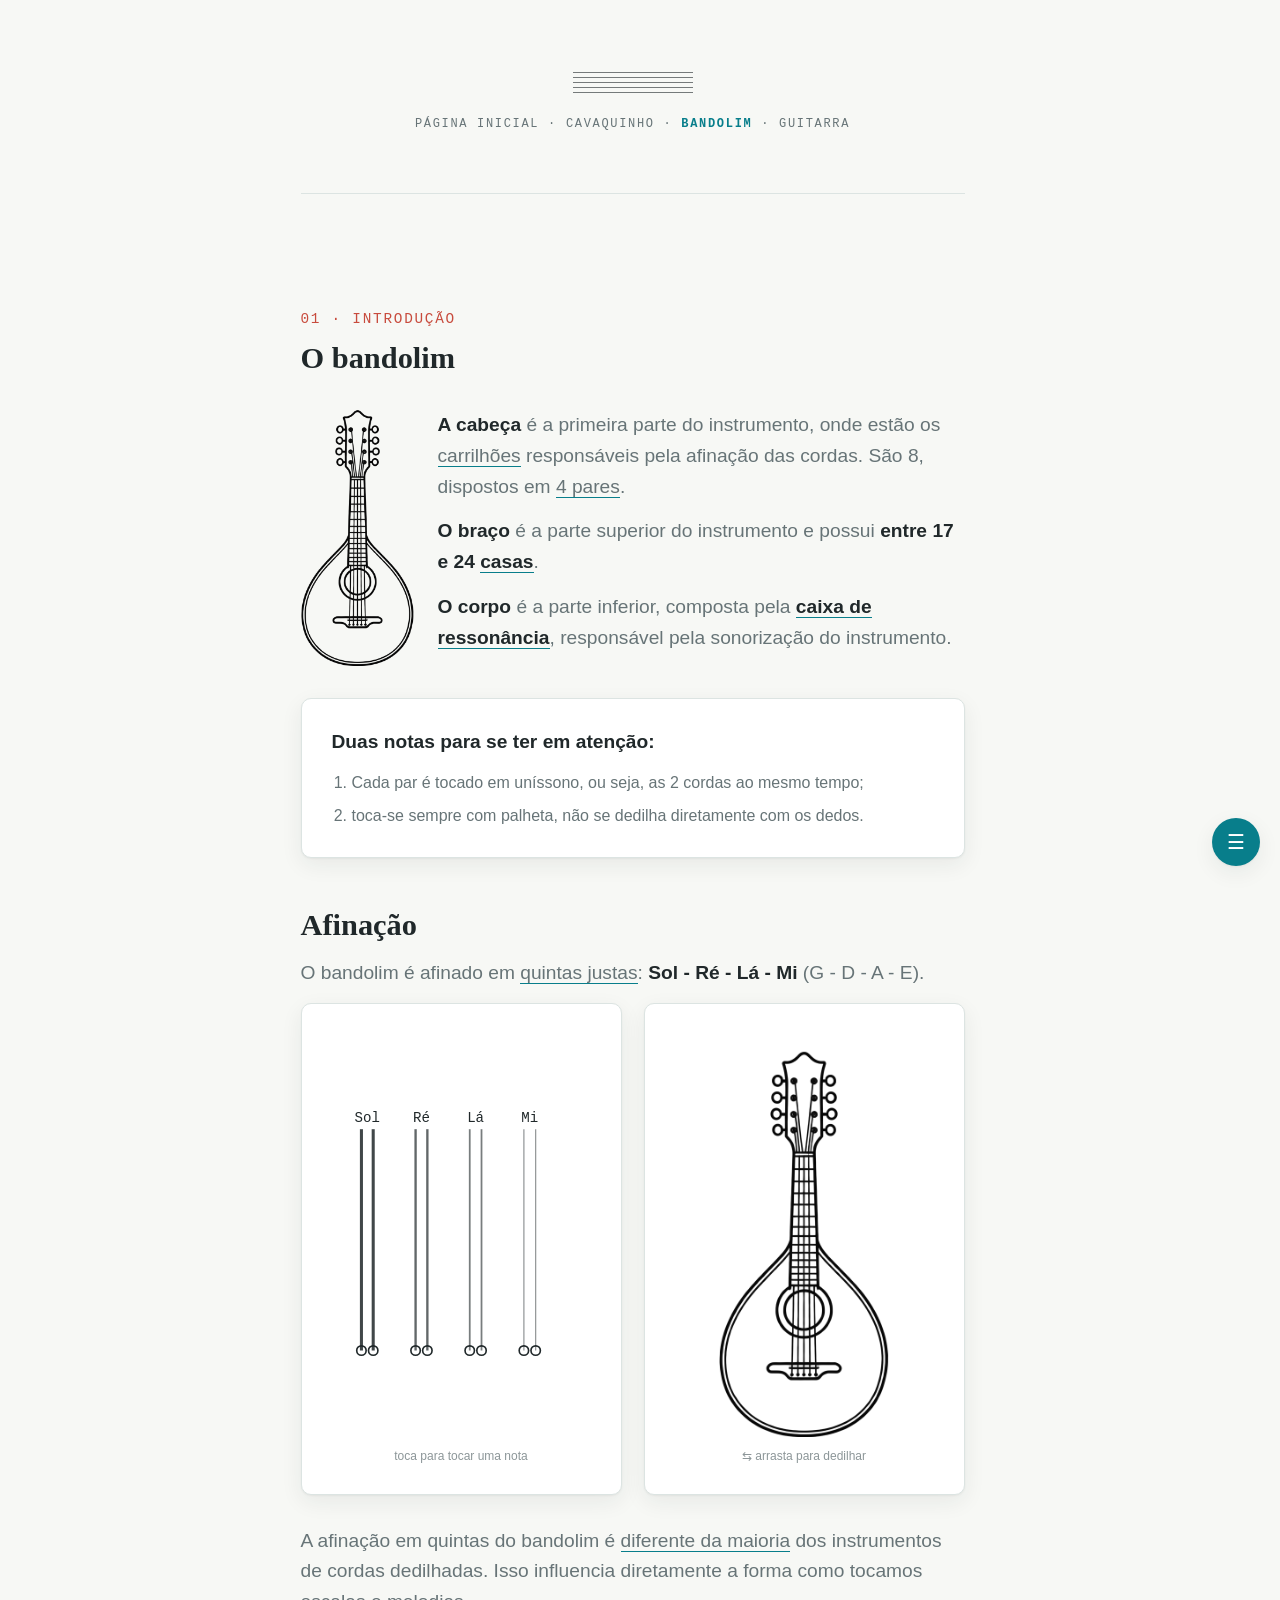
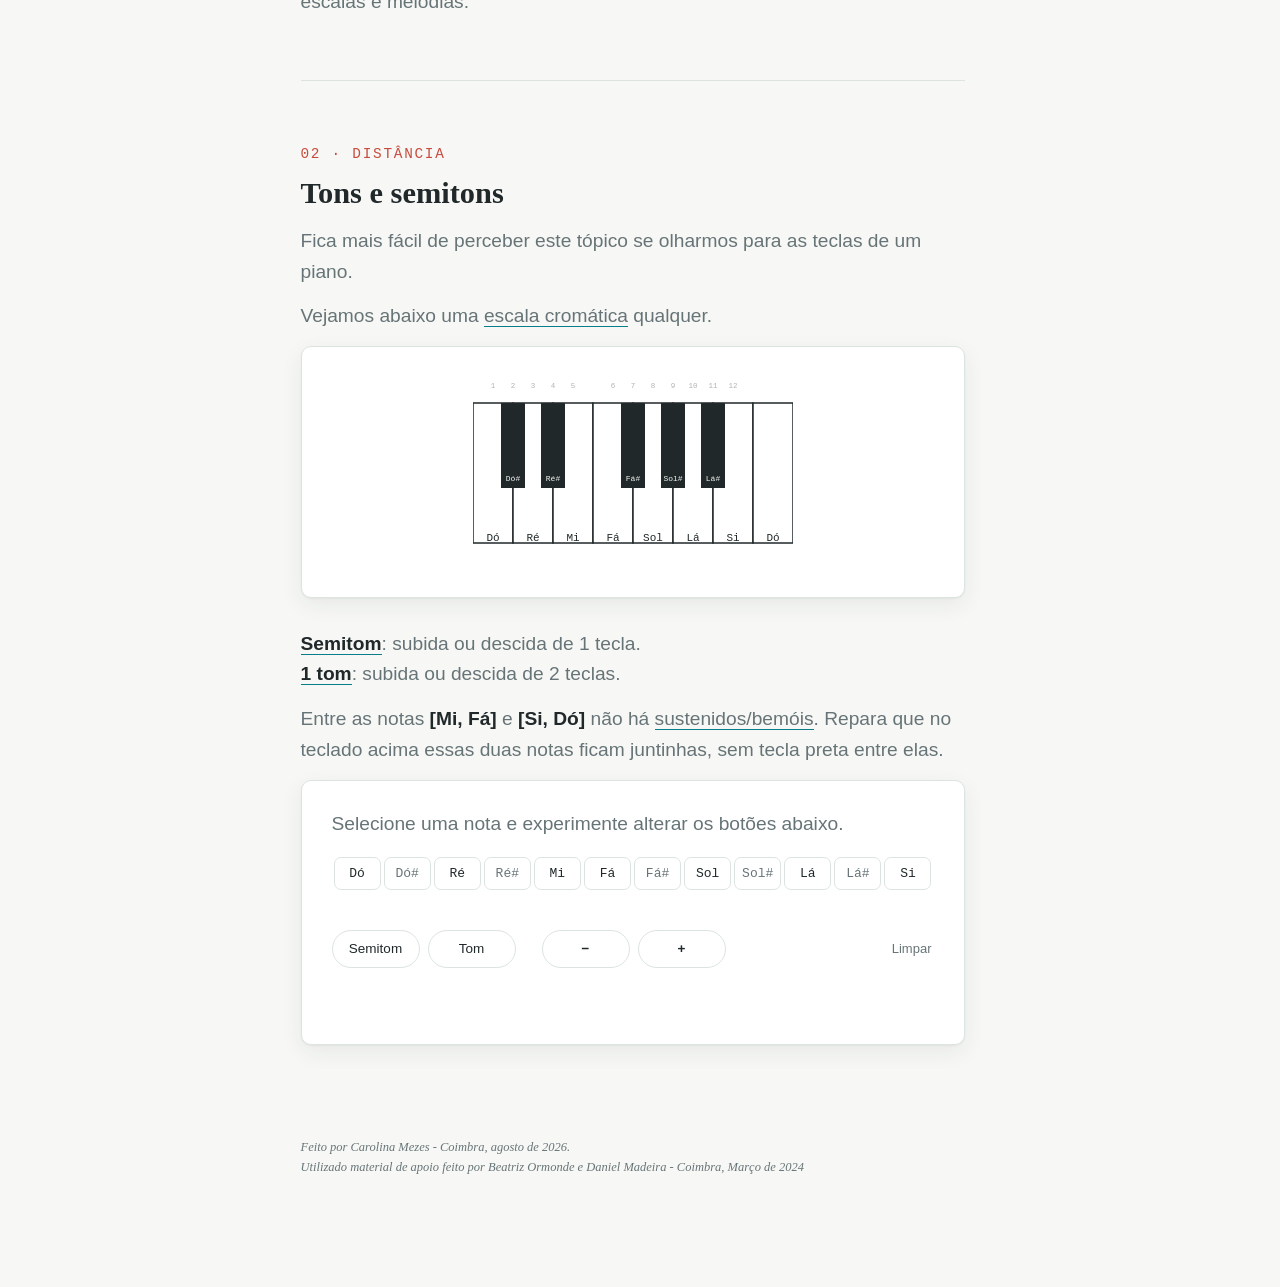
==== bandolim.html @ 7c0ff4d0 "feat: adicionar aba guitarra e reorganizar menus suspensos Criar guitarra.html ("página em construçã" ====
<!DOCTYPE html>
<html lang="pt-PT">
<head>
<meta charset="UTF-8">
<meta name="viewport" content="width=device-width, initial-scale=1.0">
<title>Bandolim - Guia de Estudo</title>
<link rel="stylesheet" href="styles.css">
</head>
<body>

<div class="page">

  <header class="cover">
    <div class="staff"><span></span><span></span><span></span><span></span><span></span></div>
    <div class="eyebrow"><a href="index.html">Página inicial</a> · <a href="cavaquinho.html">Cavaquinho</a> · <span class="is-current">Bandolim</span> · <a href="guitarra.html">Guitarra</a></div>
    <div class="toc-separator" aria-hidden="true"></div>
  </header>

  <button id="quickNavToggle" class="quick-nav-toggle visible" type="button" aria-expanded="false" aria-controls="quickNavPanel" aria-label="Abrir índice de secções">☰</button>
  <div id="quickNavPanel" class="quick-nav-panel" hidden>
    <div class="quick-nav-pages" role="group" aria-label="Navegação">
      <a href="index.html" class="quick-nav-page-btn">Página inicial</a>
      <a href="cavaquinho.html" class="quick-nav-page-btn">Cavaquinho</a>
      <a href="#" class="quick-nav-page-btn">Bandolim</a>
        <div class="quick-nav-submenu" aria-label="Navegação interna de Bandolim">
            <a href="#afinacao">01 · Introdução</a>
            <a href="#tons">02 · Distância</a>
        </div>
      <a href="guitarra.html" class="quick-nav-page-btn">Guitarra</a>
    </div>
  </div>

  <section id="afinacao">
    <p class="kicker">01 · Introdução</p>
    <h2>O bandolim</h2>
    <div class="instrument-parts-row">
      <div class="instrument-diagram">
        <img src="./icons/bandolim.png" alt="Ilustração do bandolim">
      </div>
      <div style="flex:1 1 260px;">
        <p><strong>A cabeça</strong> é a primeira parte do instrumento, onde estão os <span class="tooltip" tabindex="0" data-tooltip="Carrilhões ou tarraxas são as peças metálicas que giramos para tensionar ou afrouxar as cordas.">carrilhões</span> responsáveis pela afinação das cordas. São 8, dispostos em <span class="tooltip" tabindex="0" data-tooltip="As 2 cordas de um par terão a mesma afinação entre si, útil para o trémolo">4 pares</span>.</p>
        <p><strong>O braço</strong> é a parte superior do instrumento e possui <strong>entre 17 e 24 <span class="tooltip" tabindex="0" data-tooltip="São os espaços entre dois trastes (barras metálicas) onde pressionamos as cordas para alterar a nota.">casas</span></strong>.</p>
        <p><strong>O corpo</strong> é a parte inferior, composta pela <strong><span class="tooltip" tabindex="0" data-tooltip="Um corpo oco feito de madeira que serve como amplificador natural do som.">caixa de ressonância</span></strong>, responsável pela sonorização do instrumento.</p>
      </div>
    </div>
    <div class="card" style="margin-top:1.6em;">
      <p style="margin:0 0 12px;"><strong>Duas notas para se ter em atenção:</strong></p>
      <ol style="margin:0; padding-left:20px; color:var(--ink-soft); display:flex; flex-direction:column; gap:8px;">
        <li>Cada par é tocado em uníssono, ou seja, as 2 cordas ao mesmo tempo;</li>
        <li>toca-se sempre com palheta, não se dedilha diretamente com os dedos.</li>
      </ol>
    </div>
    <h2 style="margin-top:1.6em;">Afinação</h2>
    <p>O bandolim é afinado em <span class="tooltip" tabindex="0" data-tooltip="Cada corda está afinada 7 semitons (ou 3,5 tons) acima da corda anterior. Para perceber mais, veja o tópico sobre tons e semitons">quintas justas</span>: <strong style="white-space:nowrap;">Sol - Ré - Lá - Mi</strong> <span style="white-space:nowrap;">(G - D - A - E).</span></p>
    <div class="grid2">
    <div class="card">
      <div class="strings-diagram">
        <svg viewBox="0 0 220 220" role="img" aria-label="Diagrama das 4 ordens de cordas soltas do bandolim, cada uma com um par de cordas em uníssono: Sol, Ré, Lá, Mi">
          <line x1="25" y1="18" x2="25" y2="206" stroke="currentColor" stroke-width="2.6" opacity=".85"/>
          <line x1="35" y1="18" x2="35" y2="206" stroke="currentColor" stroke-width="2.6" opacity=".85"/>
          <line x1="71" y1="18" x2="71" y2="206" stroke="currentColor" stroke-width="2" opacity=".7"/>
          <line x1="81" y1="18" x2="81" y2="206" stroke="currentColor" stroke-width="2" opacity=".7"/>
          <line x1="117" y1="18" x2="117" y2="206" stroke="currentColor" stroke-width="1.5" opacity=".6"/>
          <line x1="127" y1="18" x2="127" y2="206" stroke="currentColor" stroke-width="1.5" opacity=".6"/>
          <line x1="163" y1="18" x2="163" y2="206" stroke="currentColor" stroke-width="1" opacity=".5"/>
          <line x1="173" y1="18" x2="173" y2="206" stroke="currentColor" stroke-width="1" opacity=".5"/>
          <line class="string-key" data-freq="196.00" data-unison="true" x1="30" y1="18" x2="30" y2="206" stroke="transparent" stroke-width="20"/>
          <line class="string-key" data-freq="293.66" data-unison="true" x1="76" y1="18" x2="76" y2="206" stroke="transparent" stroke-width="20"/>
          <line class="string-key" data-freq="440.00" data-unison="true" x1="122" y1="18" x2="122" y2="206" stroke="transparent" stroke-width="20"/>
          <line class="string-key" data-freq="659.25" data-unison="true" x1="168" y1="18" x2="168" y2="206" stroke="transparent" stroke-width="20"/>
          <text x="30" y="12" text-anchor="middle" font-size="12" fill="currentColor" font-family="ui-monospace,monospace">Sol</text>
          <text x="76" y="12" text-anchor="middle" font-size="12" fill="currentColor" font-family="ui-monospace,monospace">Ré</text>
          <text x="122" y="12" text-anchor="middle" font-size="12" fill="currentColor" font-family="ui-monospace,monospace">Lá</text>
          <text x="168" y="12" text-anchor="middle" font-size="12" fill="currentColor" font-family="ui-monospace,monospace">Mi</text>
          <circle cx="25" cy="206" r="4" fill="none" stroke="currentColor" stroke-width="1.4"/>
          <circle cx="35" cy="206" r="4" fill="none" stroke="currentColor" stroke-width="1.4"/>
          <circle cx="71" cy="206" r="4" fill="none" stroke="currentColor" stroke-width="1.4"/>
          <circle cx="81" cy="206" r="4" fill="none" stroke="currentColor" stroke-width="1.4"/>
          <circle cx="117" cy="206" r="4" fill="none" stroke="currentColor" stroke-width="1.4"/>
          <circle cx="127" cy="206" r="4" fill="none" stroke="currentColor" stroke-width="1.4"/>
          <circle cx="163" cy="206" r="4" fill="none" stroke="currentColor" stroke-width="1.4"/>
          <circle cx="173" cy="206" r="4" fill="none" stroke="currentColor" stroke-width="1.4"/>
        </svg>
      </div>
      <p class="strum-hint">toca para tocar uma nota</p>
    </div>
    <div class="card" id="bandolimCard">
      <div class="instrument-diagram">
        <img src="./icons/bandolim.png" alt="Ilustração do bandolim">
      </div>
      <p class="strum-hint">⇆ arrasta para dedilhar</p>
    </div>
    </div>
    <p style="margin-top:1.6em;">A afinação em quintas do bandolim é <span class="tooltip" tabindex="0" data-tooltip="O bandolim tem a mesma afinação do violino">diferente da maioria</span> dos instrumentos de cordas dedilhadas. Isso influencia diretamente a forma como tocamos escalas e melodias.</p>
  </section>

  <section id="tons">
    <p class="kicker">02 · Distância</p>
    <h2>Tons e semitons</h2>
    <p>Fica mais fácil de perceber este tópico se olharmos para as teclas de um piano.</p>
    <p>Vejamos abaixo uma <span class="tooltip" tabindex="0" data-tooltip="Uma escala que contém 12 notas, com intervalos de semitons entre elas.">escala cromática</span> qualquer.</p>
    <div class="card">
      <div class="piano-diagram">
        <svg viewBox="0 0 320 184" role="img" aria-label="Teclado de piano com uma oitava, mostrando a escala de Dó maior: Dó, Ré, Mi, Fá, Sol, Lá, Si, Dó">
          <text x="20" y="9" text-anchor="middle" font-size="7.5" fill="currentColor" opacity=".35" font-family="ui-monospace,monospace">1</text>
          <text x="40" y="9" text-anchor="middle" font-size="7.5" fill="currentColor" opacity=".35" font-family="ui-monospace,monospace">2</text>
          <text x="60" y="9" text-anchor="middle" font-size="7.5" fill="currentColor" opacity=".35" font-family="ui-monospace,monospace">3</text>
          <text x="80" y="9" text-anchor="middle" font-size="7.5" fill="currentColor" opacity=".35" font-family="ui-monospace,monospace">4</text>
          <text x="100" y="9" text-anchor="middle" font-size="7.5" fill="currentColor" opacity=".35" font-family="ui-monospace,monospace">5</text>
          <text x="140" y="9" text-anchor="middle" font-size="7.5" fill="currentColor" opacity=".35" font-family="ui-monospace,monospace">6</text>
          <text x="160" y="9" text-anchor="middle" font-size="7.5" fill="currentColor" opacity=".35" font-family="ui-monospace,monospace">7</text>
          <text x="180" y="9" text-anchor="middle" font-size="7.5" fill="currentColor" opacity=".35" font-family="ui-monospace,monospace">8</text>
          <text x="200" y="9" text-anchor="middle" font-size="7.5" fill="currentColor" opacity=".35" font-family="ui-monospace,monospace">9</text>
          <text x="220" y="9" text-anchor="middle" font-size="7.5" fill="currentColor" opacity=".35" font-family="ui-monospace,monospace">10</text>
          <text x="240" y="9" text-anchor="middle" font-size="7.5" fill="currentColor" opacity=".35" font-family="ui-monospace,monospace">11</text>
          <text x="260" y="9" text-anchor="middle" font-size="7.5" fill="currentColor" opacity=".35" font-family="ui-monospace,monospace">12</text>
          <rect class="piano-key" data-freq="130.81" data-note="Dó3" x="0" y="24" width="40" height="140" fill="var(--paper-raised)" stroke="currentColor" stroke-width="1.5"/>
          <rect class="piano-key" data-freq="146.83" data-note="Ré3" x="40" y="24" width="40" height="140" fill="var(--paper-raised)" stroke="currentColor" stroke-width="1.5"/>
          <rect class="piano-key" data-freq="164.81" data-note="Mi3" x="80" y="24" width="40" height="140" fill="var(--paper-raised)" stroke="currentColor" stroke-width="1.5"/>
          <rect class="piano-key" data-freq="174.61" data-note="Fá3" x="120" y="24" width="40" height="140" fill="var(--paper-raised)" stroke="currentColor" stroke-width="1.5"/>
          <rect class="piano-key" data-freq="196.00" data-note="Sol3" x="160" y="24" width="40" height="140" fill="var(--paper-raised)" stroke="currentColor" stroke-width="1.5"/>
          <rect class="piano-key" data-freq="220.00" data-note="Lá3" x="200" y="24" width="40" height="140" fill="var(--paper-raised)" stroke="currentColor" stroke-width="1.5"/>
          <rect class="piano-key" data-freq="246.94" data-note="Si3" x="240" y="24" width="40" height="140" fill="var(--paper-raised)" stroke="currentColor" stroke-width="1.5"/>
          <rect class="piano-key" data-freq="261.63" data-note="Dó4" x="280" y="24" width="40" height="140" fill="var(--paper-raised)" stroke="currentColor" stroke-width="1.5"/>
          <rect class="piano-key" data-freq="138.59" data-note="Dó#3" x="28" y="24" width="24" height="85" fill="currentColor"/>
          <rect class="piano-key" data-freq="155.56" data-note="Ré#3" x="68" y="24" width="24" height="85" fill="currentColor"/>
          <rect class="piano-key" data-freq="185.00" data-note="Fá#3" x="148" y="24" width="24" height="85" fill="currentColor"/>
          <rect class="piano-key" data-freq="207.65" data-note="Sol#3" x="188" y="24" width="24" height="85" fill="currentColor"/>
          <rect class="piano-key" data-freq="233.08" data-note="Lá#3" x="228" y="24" width="24" height="85" fill="currentColor"/>
          <text x="40" y="102" text-anchor="middle" font-size="8" fill="var(--paper)" font-family="ui-monospace,monospace">Dó#</text>
          <text x="80" y="102" text-anchor="middle" font-size="8" fill="var(--paper)" font-family="ui-monospace,monospace">Ré#</text>
          <text x="160" y="102" text-anchor="middle" font-size="8" fill="var(--paper)" font-family="ui-monospace,monospace">Fá#</text>
          <text x="200" y="102" text-anchor="middle" font-size="8" fill="var(--paper)" font-family="ui-monospace,monospace">Sol#</text>
          <text x="240" y="102" text-anchor="middle" font-size="8" fill="var(--paper)" font-family="ui-monospace,monospace">Lá#</text>
          <text x="20" y="162" text-anchor="middle" font-size="11" fill="currentColor" font-family="ui-monospace,monospace">Dó</text>
          <text x="60" y="162" text-anchor="middle" font-size="11" fill="currentColor" font-family="ui-monospace,monospace">Ré</text>
          <text x="100" y="162" text-anchor="middle" font-size="11" fill="currentColor" font-family="ui-monospace,monospace">Mi</text>
          <text x="140" y="162" text-anchor="middle" font-size="11" fill="currentColor" font-family="ui-monospace,monospace">Fá</text>
          <text x="180" y="162" text-anchor="middle" font-size="11" fill="currentColor" font-family="ui-monospace,monospace">Sol</text>
          <text x="220" y="162" text-anchor="middle" font-size="11" fill="currentColor" font-family="ui-monospace,monospace">Lá</text>
          <text x="260" y="162" text-anchor="middle" font-size="11" fill="currentColor" font-family="ui-monospace,monospace">Si</text>
          <text x="300" y="162" text-anchor="middle" font-size="11" fill="currentColor" font-family="ui-monospace,monospace">Dó</text>
        </svg>
      </div>
    </div>
    <p style="margin-top:1.6em; margin-bottom:0;"><strong class="tooltip" tabindex="0" data-tooltip="Pode ser chamado também de meio tom, apesar de &quot;semitom&quot; ser a forma mais usual em teoria musical.">Semitom</strong>: subida ou descida de 1 tecla.</p>
    <p><strong class="tooltip" tabindex="0" data-tooltip="É formado por 2 semitons consecutivos.">1 tom</strong>: subida ou descida de 2 teclas.</p>
    <p>Entre as notas <strong>[Mi, Fá]</strong> e <strong>[Si, Dó]</strong> não há <span class="tooltip" tabindex="0" data-tooltip="A diferença entre ambos merece uma nota à parte. Por agora, pensa que são, essencialmente, a mesma coisa.">sustenidos/bemóis</span>. Repara que no teclado acima essas duas notas ficam juntinhas, sem tecla preta entre elas.</p>
    <div class="card">
      <p style="margin-top:0;">Selecione uma nota e experimente alterar os botões abaixo.</p>
      <div class="strip" id="strip"></div>
      <div class="interval-controls">
        <button class="mag-btn" data-mag="1">Semitom</button>
        <button class="mag-btn" data-mag="2">Tom</button>
        <button class="dir-btn" data-dir="down" aria-label="Descer">−</button>
        <button class="dir-btn" data-dir="up" aria-label="Subir">+</button>
        <button type="button" class="reset-interval-btn" id="resetIntervalBtn">Limpar</button>
      </div>
      <p class="readout" id="intervalReadout"></p>
    </div>
  </section>

  <footer>Feito por Carolina Mezes - Coimbra, agosto de 2026.<br>Utilizado material de apoio feito por Beatriz Ormonde e Daniel Madeira - Coimbra, Março de 2024</footer>
</div>

<script src="audio-engine.js"></script>
<script>
(function(){
  var BANDOLIM_OPEN_FREQS = [196.00, 293.66, 440.00, 659.25]; // Sol - Ré - Lá - Mi
  var bandolimCard = document.getElementById('bandolimCard');
  var dragStartX = null;
  bandolimCard.addEventListener('pointerdown', function(e){
    dragStartX = e.clientX;
    if (bandolimCard.setPointerCapture) {
      try { bandolimCard.setPointerCapture(e.pointerId); } catch(err) {}
    }
  });
  bandolimCard.addEventListener('pointerup', function(e){
    if (dragStartX === null) return;
    var deltaX = e.clientX - dragStartX;
    dragStartX = null;
    if (Math.abs(deltaX) < 30) { return; }
    if (deltaX > 0) { playStrumSequence(BANDOLIM_OPEN_FREQS); } else { playStrumSequence(BANDOLIM_OPEN_FREQS.slice().reverse()); }
  });
  bandolimCard.addEventListener('pointercancel', function(){ dragStartX = null; });
})();
</script>
<script>
(function(){
  document.addEventListener('click', function(e){
    var key = e.target.closest && e.target.closest('.string-key, .piano-key');
    if (!key || !key.dataset || !key.dataset.freq) return;
    var freq = parseFloat(key.dataset.freq);
    var now = getAudioCtx().currentTime;
    playStrumNoteAt(freq, now);
    if (key.dataset.unison === 'true') { playStrumNoteAt(freq, now); }
  });

  // ---- Constantes de notas (fonte única) ----
  var NOTE_DATA = [
    { name: 'Dó',   freq: 130.81, isSharp: false },
    { name: 'Dó#',  freq: 138.59, isSharp: true },
    { name: 'Ré',   freq: 146.83, isSharp: false },
    { name: 'Ré#',  freq: 155.56, isSharp: true },
    { name: 'Mi',   freq: 164.81, isSharp: false },
    { name: 'Fá',   freq: 174.61, isSharp: false },
    { name: 'Fá#',  freq: 185.00, isSharp: true },
    { name: 'Sol',  freq: 196.00, isSharp: false },
    { name: 'Sol#', freq: 207.65, isSharp: true },
    { name: 'Lá',   freq: 220.00, isSharp: false },
    { name: 'Lá#',  freq: 233.08, isSharp: true },
    { name: 'Si',   freq: 246.94, isSharp: false }
  ];

  var NOTES = NOTE_DATA.map(function(n) { return n.name; });
  var FREQS = NOTE_DATA.map(function(n) { return n.freq; });
  var SHARP = NOTE_DATA.map(function(n) { return n.isSharp; });

  function mod12(n){ return ((n % 12) + 12) % 12; }

  // ---- Helper para criar grids de botões ----
  function createButtonGrid(container, items, options) {
    options = options || {};
    var baseClass = options.baseClass || 'btn';
    var getExtraClass = options.getExtraClass || function() { return ''; };
    var onClick = options.onClick;

    items.forEach(function(item, i) {
      var btn = document.createElement('button');
      btn.className = baseClass + getExtraClass(i, item);
      btn.textContent = item;
      if (onClick) btn.addEventListener('click', function() { onClick(i, item); });
      container.appendChild(btn);
    });
  }

  // ---- chromatic strip (Dó3 a Dó4, 13 posições, sem wrap) ----
  var STRIP_NOTES = NOTES;
  var STRIP_FREQS = FREQS;
  var STRIP_SHARP = SHARP;
  var STRIP_MAX = STRIP_NOTES.length - 1;
  var strip = document.getElementById('strip');
  var current = null;
  var resultIndex = null;

  createButtonGrid(strip, STRIP_NOTES, {
    baseClass: 'note-btn',
    getExtraClass: function(i) { return STRIP_SHARP[i] ? ' sharp' : ''; },
    onClick: function(i) { setCurrent(i); }
  });

  function renderStrip(){
    Array.prototype.forEach.call(strip.children, function(b, i){
      b.classList.toggle('active', current !== null && i === current);
      b.classList.toggle('target', resultIndex !== null && i === resultIndex && i !== current);
    });
  }

  var dirUpBtn = document.querySelector('.dir-btn[data-dir="up"]');
  var dirDownBtn = document.querySelector('.dir-btn[data-dir="down"]');
  function updateDirButtons(){
    if (current === null) {
      dirUpBtn.disabled = false;
      dirDownBtn.disabled = false;
      return;
    }
    var mag = stepMagnitude || 1;
    var pos = current + stepCount;
    dirUpBtn.disabled = (pos + mag) > STRIP_MAX;
    dirDownBtn.disabled = (pos - mag) < 0;
  }

  var readout = document.getElementById('intervalReadout');
  function setCurrent(i){
    current = i;
    resultIndex = null;
    stepDirection = null;
    stepMagnitude = null;
    stepCount = 0;
    document.querySelectorAll('.dir-btn, .mag-btn').forEach(function(b){ b.classList.remove('active'); });
    renderStrip();
    updateDirButtons();
    readout.innerHTML = 'Nota selecionada: <strong>' + STRIP_NOTES[current] + '</strong>';
    playStrumNoteAt(STRIP_FREQS[current], getAudioCtx().currentTime);
  }

  var stepDirection = null;
  var stepMagnitude = null;
  var stepCount = 0;
  function applyStep(){
    if (current === null) {
      readout.innerHTML = 'Selecione primeiro uma nota';
      return;
    }
    if (stepDirection !== null && stepMagnitude === null) {
      readout.innerHTML = 'Escolha entre semitom e tom também';
      return;
    }
    if (stepMagnitude !== null && stepDirection === null) {
      readout.innerHTML = 'Escolha o sentido que vamos percorrer: + ou -';
      return;
    }
    if (stepDirection === null || stepMagnitude === null) {
      readout.innerHTML = 'Selecione [subir, descer] e [semitom, 1 tom].';
      return;
    }
    var delta = stepDirection === 'up' ? stepMagnitude : -stepMagnitude;
    var attempted = stepCount + delta;
    var blocked = (current + attempted) < 0 || (current + attempted) > STRIP_MAX;
    if (!blocked) {
      stepCount = attempted;
      playStrumNoteAt(STRIP_FREQS[current + stepCount], getAudioCtx().currentTime);
    }
    var to = current + stepCount;
    var absCount = Math.abs(stepCount);
    var message;
    if (stepCount === 0) {
      message = 'De volta à nota original: <strong>' + STRIP_NOTES[current] + '</strong>';
    } else {
      var dirLabel = stepCount > 0 ? 'Subir' : 'Descer';
      var unitLabel = stepMagnitude === 2 ? 'tom' : 'semitom';
      var unitCount = stepMagnitude === 2 ? absCount / 2 : absCount;
      var unitCountDisplay = Number.isInteger(unitCount) ? String(unitCount) : unitCount.toFixed(1).replace('.', ',');
      var magPhrase = unitCountDisplay + ' ' + unitLabel + (unitCount === 1 ? '' : 's');
      message = dirLabel + ' ' + magPhrase + ' a partir de <strong>' + STRIP_NOTES[current] + '</strong> -> <strong>' + STRIP_NOTES[to] + '</strong>';
    }
    readout.innerHTML = message;
    resultIndex = to;
    renderStrip();
    updateDirButtons();
  }
  function magButtonGuidance(){
    if (current === null) {
      readout.innerHTML = 'Selecione primeiro uma nota';
      return;
    }
    if (stepDirection === null) {
      readout.innerHTML = 'Escolha o sentido que vamos percorrer: + ou -';
    }
  }
  function flashActive(btn){
    btn.classList.add('active');
    if (btn._flashTimeout) { clearTimeout(btn._flashTimeout); }
    btn._flashTimeout = setTimeout(function(){
      btn.classList.remove('active');
    }, 220);
  }
  document.querySelectorAll('.dir-btn').forEach(function(btn){
    btn.addEventListener('click', function(){
      stepDirection = btn.dataset.dir;
      flashActive(btn);
      applyStep();
    });
  });
  document.querySelectorAll('.mag-btn').forEach(function(btn){
    btn.addEventListener('click', function(){
      stepMagnitude = parseInt(btn.dataset.mag, 10);
      if (current !== null) {
        document.querySelectorAll('.mag-btn').forEach(function(b){ b.classList.toggle('active', b === btn); });
      } else {
        flashActive(btn);
      }
      updateDirButtons();
      magButtonGuidance();
    });
  });
  document.getElementById('resetIntervalBtn').addEventListener('click', function(){
    current = null;
    resultIndex = null;
    stepDirection = null;
    stepMagnitude = null;
    stepCount = 0;
    document.querySelectorAll('.dir-btn, .mag-btn').forEach(function(b){ b.classList.remove('active'); });
    renderStrip();
    updateDirButtons();
    readout.innerHTML = '';
  });

  renderStrip();
  updateDirButtons();

  // ---- tooltips acessíveis por toque (todas, incluindo as criadas dinamicamente) ----
  document.querySelectorAll('.tooltip, .piano-tooltip').forEach(function(el){
    el.setAttribute('role', 'button');
    if (!el.hasAttribute('aria-expanded')) el.setAttribute('aria-expanded', 'false');
  });
  function positionTooltip(trigger){
    var rect = trigger.getBoundingClientRect();
    var maxWidth = 220;
    var edgePadding = 12;
    var viewportWidth = document.documentElement.clientWidth;
    var shift = 0;
    var tooltipRightEdge = rect.left + maxWidth;
    var overflowRight = tooltipRightEdge - (viewportWidth - edgePadding);
    if (overflowRight > 0) { shift = -overflowRight; }
    if (rect.left + shift < edgePadding) { shift = edgePadding - rect.left; }
    trigger.style.setProperty('--tip-shift', shift + 'px');
  }
  document.addEventListener('mouseover', function(e){
    var trigger = e.target.closest && e.target.closest('.tooltip, .piano-tooltip');
    if (trigger) positionTooltip(trigger);
  });
  document.addEventListener('focusin', function(e){
    var trigger = e.target.closest('.tooltip, .piano-tooltip');
    if (trigger) positionTooltip(trigger);
  });
  function closeAllTooltips(except){
    document.querySelectorAll('.tooltip-open').forEach(function(el){
      if (el !== except) {
        el.classList.remove('tooltip-open');
        el.setAttribute('aria-expanded', 'false');
      }
    });
  }
  document.addEventListener('click', function(e){
    var trigger = e.target.closest('.tooltip, .piano-tooltip');
    if (trigger) {
      e.stopPropagation();
      var wasOpen = trigger.classList.contains('tooltip-open');
      closeAllTooltips(trigger);
      if (!wasOpen) { positionTooltip(trigger); }
      trigger.classList.toggle('tooltip-open', !wasOpen);
      trigger.setAttribute('role', 'button');
      trigger.setAttribute('aria-expanded', String(!wasOpen));
    } else {
      closeAllTooltips(null);
    }
  });
  document.addEventListener('keydown', function(e){
    if (e.key === 'Escape') closeAllTooltips(null);
  });
})();
</script>
<script>
(function(){
  var toggle = document.getElementById('quickNavToggle');
  var panel = document.getElementById('quickNavPanel');
  function closeQuickNav(){
    panel.hidden = true;
    toggle.setAttribute('aria-expanded', 'false');
  }
  toggle.addEventListener('click', function(e){
    e.stopPropagation();
    var isOpen = !panel.hidden;
    panel.hidden = isOpen;
    toggle.setAttribute('aria-expanded', String(!isOpen));
  });
  panel.querySelectorAll('a').forEach(function(link){
    link.addEventListener('click', closeQuickNav);
  });
  document.addEventListener('click', function(e){
    if (!panel.hidden && !panel.contains(e.target) && e.target !== toggle) closeQuickNav();
  });
  document.addEventListener('keydown', function(e){
    if (e.key === 'Escape') closeQuickNav();
  });
})();
</script>
</body>
</html>
---- styles.css ----
﻿  :root{
    --paper: #F7F8F5;
    --paper-raised: #FFFFFF;

    --ink: #20282A;
    --ink-soft: #677477;

    --azulejo: #087E8B;
    --azulejo-ink: #075A63;
    --azulejo-pale: #DDF1F2;

    --wood: #F26858;
    --wood-ink: #C84B3D;
    --wood-pale: #FCE3DE;

    --line: #DCE4E2;

    --shadow:
      0 1px 2px rgba(32,40,42,0.05),
      0 7px 22px rgba(32,40,42,0.07);

    --toggle-on: #62C370;
    --toggle-on-ink: #FFFFFF;
  }
  @media (prefers-color-scheme: dark){
    :root:not([data-theme="light"]){
      --paper: #141A1C;
      --paper-raised: #1C2427;

      --ink: #EEF3F1;
      --ink-soft: #A9B7B8;

      --azulejo: #42B9C3;
      --azulejo-ink: #83D8DE;
      --azulejo-pale: #19383C;

      --wood: #FF8170;
      --wood-ink: #FFAEA3;
      --wood-pale: #3A2421;

      --line: #303D40;

      --shadow:
        0 1px 2px rgba(0,0,0,0.30),
        0 10px 30px rgba(0,0,0,0.36);

      --toggle-on: #62C370;
      --toggle-on-ink: #FFFFFF;
    }
  }
  :root[data-theme="dark"]{
    --paper: #141A1C;
    --paper-raised: #1C2427;

    --ink: #EEF3F1;
    --ink-soft: #A9B7B8;

    --azulejo: #42B9C3;
    --azulejo-ink: #83D8DE;
    --azulejo-pale: #19383C;

    --wood: #FF8170;
    --wood-ink: #FFAEA3;
    --wood-pale: #3A2421;

    --line: #303D40;

    --shadow:
      0 1px 2px rgba(0,0,0,0.30),
      0 10px 30px rgba(0,0,0,0.36);

    --toggle-on: #62C370;
    --toggle-on-ink: #FFFFFF;
  }

  *{ box-sizing:border-box; }
  html{ font-size: 16px; overflow-x: hidden; overflow-y: scroll; scrollbar-gutter: stable; }
  body{
    margin:0;
    background: var(--paper);
    color: var(--ink);
    font-family: 'Gill Sans Nova', 'Gill Sans', Corbel, 'Trebuchet MS', ui-sans-serif, sans-serif;
    font-size: 1rem;
    line-height: 1.6;
    -webkit-font-smoothing: antialiased;
    overflow-x: hidden;
  }
  .page{ max-width: 760px; margin: 0 auto; padding: 0 clamp(20px, 5vw, 48px) clamp(80px, 10vw, 100px); }

  h1,h2,h3{
    font-family: 'Hoefler Text', 'Iowan Old Style', Palatino, 'Palatino Linotype', 'Book Antiqua', Georgia, serif;
    font-weight: 600;
    line-height: 1.25;
    text-wrap: balance;
    color: var(--ink);
  }
  .mono{
    font-family: ui-monospace, 'Cascadia Mono', 'SFMono-Regular', Consolas, 'Liberation Mono', monospace;
  }
  a{ color: var(--azulejo-ink); text-decoration-color: var(--azulejo); text-underline-offset: 3px; }
  a:hover{ text-decoration-thickness: 2px; }
  .resource-links a{ display: block; padding: 12px; text-decoration: none; border-radius: 4px; transition: background-color 0.2s; }
  .resource-links a:hover{ background-color: var(--line); text-decoration: underline; }
  :focus-visible{ outline: 2px solid var(--azulejo); outline-offset: 2px; }

  /* ---- cover ---- */
  .cover{ padding: clamp(56px, 7vw, 72px) 0 clamp(34px, 4.5vw, 44px); text-align: left; }
  .staff{ display:flex; flex-direction:column; gap:4px; width:120px; margin:0 auto 22px; opacity:.6; }
  .staff span{ display:block; height:1px; background: currentColor; }
  .cover .eyebrow{
    font-family: ui-monospace, 'Cascadia Mono', 'SFMono-Regular', Consolas, monospace;
    font-size: 12px; letter-spacing: .14em; text-transform: uppercase; color: var(--ink-soft);
    margin-bottom: 10px; text-align: center;
  }
  .cover .eyebrow a{
    color: inherit;
    text-decoration: none;
  }
  .cover .eyebrow a:hover,
  .cover .eyebrow a:focus-visible{
    color: inherit;
    text-decoration: none;
  }
  .cover .eyebrow .is-current{
    color: var(--azulejo);
    font-weight: 700;
  }
  .eyebrow-icon{ width:15px; height:15px; vertical-align:-3px; margin-left:3px; }
  .cover h1{ font-size: clamp(2.4rem, 7vw, 3.6rem); margin: 0 0 10px; letter-spacing: -0.01em; text-align: center; }
  .cover p.sub{ margin: 0 0 20px; color: var(--ink-soft); font-size: 1.26rem; }
  .cover p.sub strong{ color: var(--ink); font-weight: 700; }
  .cover p.sub .instrument-icons{
    display: flex;
    justify-content: center;
    gap: 14px;
    width: 100%;
    margin-top: 12px;
  }
  .cover p.sub .instrument-icons .instrument-item{
    display: inline-flex;
    flex-direction: column;
    align-items: center;
    gap: 6px;
  }
  .cover p.sub .instrument-icons .instrument-label{
    font-size: 0.72rem;
    line-height: 1.2;
    color: var(--ink-soft);
    text-align: center;
    opacity: 0;
    visibility: hidden;
    transform: translateY(-4px);
    transition: opacity .2s ease, transform .2s ease, visibility .2s ease;
  }
  .cover p.sub .instrument-icons .instrument-item:hover .instrument-label{
    opacity: 1;
    visibility: visible;
    transform: translateY(0);
  }
  .cover p.sub .instrument-icons .instrument-item img[src$="cavaquinho.png"],
  .cover p.sub .instrument-icons .instrument-item img[src$="guitar.png"],
  .cover p.sub .instrument-icons .instrument-item img[src$="bandolim.png"]{
    width: 88px;
    height: 88px;
    object-fit: contain;
    transition: transform .55s ease, width .24s ease, height .24s ease;
    transform-origin: center center;
  }
  .cover p.sub .instrument-icons .instrument-item img[src$="cavaquinho.png"]:hover,
  .cover p.sub .instrument-icons .instrument-item img[src$="guitar.png"]:hover,
  .cover p.sub .instrument-icons .instrument-item img[src$="bandolim.png"]:hover{
    width: 100px;
    height: 100px;
    transform: rotate(45deg);
  }
  .cover .byline{
    font-family: ui-monospace, 'Cascadia Mono', 'SFMono-Regular', Consolas, monospace;
    font-size: 0.78125rem; letter-spacing: .06em; color: var(--ink-soft);
    text-transform: uppercase;
    margin-top: 1.6em;
  }

  nav.toc{
    display:flex; flex-wrap:wrap; gap: 8px 18px; justify-content:center;
    padding: 18px 0 40px; margin-bottom: 8px; border-bottom: 1px solid var(--line);
    font-size: 0.84375rem;
  }
  .toc-separator{
    padding: 9px 0 40px;
    margin-bottom: 8px;
    border-bottom: 1px solid var(--line);
  }
  nav.toc a{ color: var(--ink-soft); text-decoration:none; }
  nav.toc a:hover{ color: var(--azulejo-ink); }

  .quick-nav-toggle{
    position: fixed; bottom: 34px; right: 20px; z-index: 50;
    width: 48px; height: 48px; border-radius: 50%;
    background: var(--azulejo); color: var(--paper-raised);
    border: none; box-shadow: var(--shadow);
    font-size: 20px; line-height: 1; cursor: pointer;
    display: flex; align-items: center; justify-content: center;
    opacity: 0; pointer-events: none;
    transition: opacity .2s ease, transform .2s ease;
    transform: translateY(6px);
  }
  .quick-nav-toggle.visible{ opacity: 1; pointer-events: auto; transform: translateY(0); }
  .quick-nav-toggle:hover{ background: var(--azulejo-ink); }
  .quick-nav-panel{
    position: fixed; bottom: 90px; right: 20px; z-index: 50;
    background: var(--paper-raised); border: 1px solid var(--line); border-radius: 10px;
    box-shadow: var(--shadow); padding: 8px;
    display: flex; flex-direction: column; gap: 2px;
    max-width: calc(100vw - 40px);
  }
  .quick-nav-panel[hidden]{ display: none; }
  .quick-nav-panel a{
    padding: 8px 12px; border-radius: 7px; color: var(--ink-soft); text-decoration: none;
    font-size: 0.875rem; white-space: nowrap;
  }
  .quick-nav-panel a:hover{ background: var(--azulejo-pale); color: var(--azulejo-ink); }
  .quick-nav-pages{
    display: flex;
    flex-direction: column;
    gap: 4px;
  }
  .quick-nav-page-btn{
    font: inherit;
    font-size: 0.875rem;
    color: var(--ink-soft);
    background: transparent;
    border: 1px solid var(--line);
    border-radius: 7px;
    padding: 8px 12px;
    text-align: left;
    cursor: default;
    display: block;
    text-decoration: none;
  }
  .quick-nav-submenu{
    margin: 2px 0 4px 14px;
    padding: 6px 0 6px 10px;
    border-left: 2px solid var(--line);
    display: flex;
    flex-direction: column;
    gap: 2px;
  }
  .quick-nav-submenu a{
    padding: 7px 10px;
    font-size: 0.82rem;
  }

  .scroll-progress{
    position: fixed; left: 0; bottom: 0; width: 100%; height: 6px; z-index: 49;
    background: var(--paper-raised); border-top: 1px solid var(--line);
  }
  .scroll-progress-fill{
    height: 100%; width: 0%; background: var(--azulejo); border-radius: 0 4px 4px 0;
  }

  section{ padding: clamp(46px, 6vw, 62px) 0; border-bottom: 1px solid var(--line); }
  section:last-of-type{ border-bottom: none; }
  section > .kicker{
    font-family: ui-monospace, 'Cascadia Mono', 'SFMono-Regular', Consolas, monospace;
    font-size: 0.9rem; letter-spacing:.12em; text-transform:uppercase; color: var(--wood-ink);
    margin: 0 0 8px;
  }
  section h2{ font-size: clamp(1.5rem, 4vw, 1.9rem); margin: 0 0 14px; }
  section p{ margin: 0 0 14px; color: var(--ink-soft); font-size: 1.2em; }
  section p:last-child{ margin-bottom:0; }
  section p strong{ color: var(--ink); font-weight: 700; }

  .card{
    background: var(--paper-raised);
    border: 1px solid var(--line);
    border-radius: 10px;
    padding: clamp(22px, 3.2vw, 28px) clamp(24px, 3.6vw, 30px);
    box-shadow: var(--shadow);
    display: flex;
    flex-direction: column;
    justify-content: center;
  }
  .grid2{ display:grid; grid-template-columns: 1fr 1fr; gap: clamp(18px, 2.4vw, 22px); }
  @media (max-width: 620px){ .grid2{ grid-template-columns: 1fr; gap: 20px; } }

  /* ---- afinaÃ§Ã£o ---- */
  .strings-diagram{ display:flex; justify-content:center; align-items:center; flex:1; margin: 0; }
  .strings-diagram svg{ max-width: 260px; width:100%; height:auto; }
  .instrument-diagram{ display:flex; justify-content:center; margin: 18px 0 6px; }
  .instrument-diagram svg, .instrument-diagram img{ max-width: 170px; width:100%; height:auto; }
  .cavaquinho-parts-row, .instrument-parts-row{ display:flex; gap:24px; align-items:center; flex-wrap:wrap; justify-content:flex-start; }
  .cavaquinho-parts-row .instrument-diagram, .instrument-parts-row .instrument-diagram{ justify-content:flex-start; flex:0 0 auto; }
  .cavaquinho-parts-row .instrument-diagram svg, .instrument-parts-row .instrument-diagram svg,
  .cavaquinho-parts-row .instrument-diagram img, .instrument-parts-row .instrument-diagram img{ max-width: 113px; }
  @media (max-width: 620px){
    .cavaquinho-parts-row, .instrument-parts-row{ justify-content:center; }
    .cavaquinho-parts-row .instrument-diagram, .instrument-parts-row .instrument-diagram{ justify-content:center; }
  }
  .piano-diagram{ display:flex; justify-content:center; margin: 4px 0 6px; }
  .piano-diagram svg{ max-width: 320px; width:100%; height:auto; }
  .piano-diagram.wide svg{ max-width: 560px; }
  .root-grid-row{ display:flex; flex-wrap:wrap; justify-content:center; gap:3px; }
  .root-grid-row .root-btn{ flex: 0 0 40px; min-width:40px; padding:8px 4px; font-size: 0.8125rem; }
  @media (min-width: 621px){
    .root-grid-row{ display:grid; grid-template-columns: repeat(12, 1fr); gap:3px; }
  }
  .piano-key{ cursor: pointer; }
  .piano-key:hover{ opacity: .8; }
  .string-key{ cursor: pointer; }
  #cavaquinhoCard, #bandolimCard{ cursor: ew-resize; touch-action: pan-y; -webkit-user-select: none; user-select: none; }
  .strum-hint{
    margin: 4px 0 0; font-size: 0.75rem; color: var(--ink-soft); opacity: .75;
    text-align: center; margin-top: auto; padding-top: 4px;
  }
  @keyframes strumHint{
    0%, 100% { transform: translateX(0); }
    20% { transform: translateX(-7px); }
    40% { transform: translateX(6px); }
    60% { transform: translateX(-4px); }
    80% { transform: translateX(2px); }
  }
  #cavaquinhoCard .instrument-diagram, #bandolimCard .instrument-diagram{
    animation: strumHint 2.4s ease-in-out 1s 3;
  }

  .tooltip{
    position: relative;
    border-bottom: 1px solid var(--azulejo);
    cursor: help;
  }
  .tooltip::after{
    content: attr(data-tooltip);
    position: absolute;
    left: 0;
    bottom: calc(100% + 10px);
    transform: translateX(var(--tip-shift, 0px)) translateY(4px);
    background: var(--ink);
    color: var(--paper);
    padding: 8px 10px;
    border-radius: 6px;
    font-family: 'Hoefler Text', 'Iowan Old Style', Palatino, 'Palatino Linotype', Georgia, serif;
    font-style: italic;
    font-size: 0.78125rem;
    line-height: 1.4;
    width: max-content;
    max-width: 220px;
    text-align: left;
    opacity: 0;
    visibility: hidden;
    pointer-events: none;
    transition: opacity .15s ease, transform .15s ease;
    box-shadow: var(--shadow);
    z-index: 5;
  }
  .tooltip::before{
    content: "";
    position: absolute;
    left: 10px;
    bottom: calc(100% + 4px);
    transform: translateY(4px);
    border: 5px solid transparent;
    border-top-color: var(--ink);
    opacity: 0;
    visibility: hidden;
    pointer-events: none;
    transition: opacity .15s ease, transform .15s ease;
  }
  .tooltip:hover::after, .tooltip:hover::before,
  .tooltip:focus-visible::after, .tooltip:focus-visible::before,
  .tooltip.tooltip-open::after, .tooltip.tooltip-open::before{
    opacity: 1;
    visibility: visible;
  }
  .tooltip:hover::after, .tooltip:focus-visible::after, .tooltip.tooltip-open::after{
    transform: translateX(var(--tip-shift, 0px)) translateY(0);
  }
  .tooltip:hover::before, .tooltip:focus-visible::before, .tooltip.tooltip-open::before{
    transform: translateY(0);
  }

  .piano-tooltip{
    position: relative;
    display: inline-block;
    border-bottom: 1px dotted var(--azulejo);
    cursor: help;
  }
  .piano-tooltip-panel{
    position: absolute;
    left: 0;
    bottom: calc(100% + 10px);
    transform: translateX(var(--tip-shift, 0px)) translateY(4px);
    background: var(--paper-raised);
    border: 1px solid var(--line);
    border-radius: 8px;
    padding: 10px 12px;
    box-shadow: var(--shadow);
    opacity: 0;
    visibility: hidden;
    pointer-events: none;
    transition: opacity .15s ease, transform .15s ease;
    z-index: 6;
    width: max-content;
  }
  .piano-tooltip-panel svg{ display:block; max-width: 220px; height:auto; }
  .piano-tooltip:hover .piano-tooltip-panel,
  .piano-tooltip:focus-visible .piano-tooltip-panel,
  .piano-tooltip:focus-within .piano-tooltip-panel,
  .piano-tooltip.tooltip-open .piano-tooltip-panel{
    opacity: 1;
    visibility: visible;
    transform: translateX(var(--tip-shift, 0px)) translateY(0);
  }

  /* ---- chromatic strip ---- */
  .strip{ display:flex; flex-wrap:wrap; justify-content:center; gap:3px; padding: 4px 2px 14px; }
  @media (min-width: 621px){
    .strip{ display:grid; grid-template-columns: repeat(12, 1fr); }
  }
  .note-btn{
    flex: 0 0 40px;
    min-width:40px;
    padding: 8px 4px;
    text-align:center;
    border-radius: 7px;
    border: 1px solid var(--line);
    background: var(--paper-raised);
    color: var(--ink);
    font-family: ui-monospace, 'Cascadia Mono', 'SFMono-Regular', Consolas, monospace;
    font-size: 0.8125rem;
    cursor: pointer;
    transition: background .15s, border-color .15s, color .15s, transform .1s;
  }
  .note-btn.sharp{ color: var(--ink-soft); }
  .note-btn:hover{ border-color: var(--azulejo); }
  .note-btn.active{
    background: var(--azulejo); border-color: var(--azulejo); color: var(--paper-raised);
    transform: translateY(-2px);
  }
  .note-btn.target{
    background: var(--wood); border-color: var(--wood); color: var(--paper-raised);
  }
  .gap-note{ position:relative; }
  .gap-note::after{
    content:"sem sustenido"; position:absolute; top:-16px; left:50%; transform:translateX(-50%);
    font-size: 0.5625rem; letter-spacing:.04em; color: var(--wood-ink); white-space:nowrap; text-transform:uppercase;
    opacity:0; pointer-events:none;
  }

  .interval-controls{ display:flex; flex-wrap:wrap; gap:8px; align-items:center; margin: 1.6em 0; }
  #intervalReadout{ text-align:left; }
  button.pill{
    font-family: inherit; font-size: 0.84375rem; padding: 8px 14px; border-radius: 999px;
    border: 1px solid var(--line); background: var(--paper-raised); color: var(--ink);
    cursor:pointer; transition: border-color .15s, background .15s;
  }
  button.pill:hover{ border-color: var(--azulejo); }
  button.pill.example{ background: var(--azulejo-pale); border-color: var(--azulejo-pale); color: var(--azulejo-ink); font-family: ui-monospace, monospace; }

  .reset-interval-btn{
    font-family: inherit; font-size: 0.8125rem; color: var(--ink-soft);
    background: none; border: none; padding: 4px 2px; margin-left: auto;
    cursor: pointer; text-decoration: none; transition: color .15s;
  }
  .reset-interval-btn:hover, .reset-interval-btn:focus-visible{ color: var(--azulejo-ink); text-decoration: underline; }

  @media (max-width: 620px){
    .interval-controls{
      display: grid;
      grid-template-columns: auto auto;
      grid-template-areas:
        "semitom tom"
        "minus plus"
        "reset reset";
      justify-content: end;
    }
    .interval-controls .mag-btn[data-mag="1"]{ grid-area: semitom; }
    .interval-controls .mag-btn[data-mag="2"]{ grid-area: tom; }
    .interval-controls .dir-btn[data-dir="down"]{ grid-area: minus; }
    .interval-controls .dir-btn[data-dir="up"]{ grid-area: plus; }
    .reset-interval-btn{ grid-area: reset; justify-self: end; margin-left: 0; }
  }
  @media (min-width: 621px){
    .interval-controls .dir-btn[data-dir="down"]{ margin-left: 18px; }
  }

  .interval-controls .mag-btn,
  .interval-controls .dir-btn{
    font-family: inherit; font-size: 0.84375rem; min-width: 5.5rem; height: 2.375rem;
    padding: 0 10px; border-radius: 999px; box-sizing: border-box;
    border: 1px solid var(--line); background: var(--paper-raised); color: var(--ink);
    cursor:pointer; transition: border-color .15s, background .15s;
    display: inline-flex; align-items: center; justify-content: center;
  }
  .interval-controls .dir-btn{ font-weight: 700; }
  .interval-controls .dir-btn.active{ background: var(--azulejo); border-color: var(--azulejo); color: var(--paper-raised); }
  .interval-controls .dir-btn:disabled{
    background: var(--line); border-color: var(--line); color: var(--ink-soft);
    opacity: .6;
  }
  .interval-controls .mag-btn.active{ background: var(--wood); border-color: var(--wood); color: var(--paper-raised); }

  .readout{
    font-family: ui-monospace, 'Cascadia Mono', 'SFMono-Regular', Consolas, monospace;
    font-size: 0.90625rem; color: var(--ink-soft); min-height: 22px;
  }
  p.readout{
    font-size: 1.0875rem;
  }
  .readout strong{ color: var(--ink); }

  /* ---- formula boxes ---- */
  .formula-steps{ list-style:none; margin:16px 0 0; padding:0; display:flex; flex-direction:column; gap:10px; }
  .formula-steps li{
    display:grid; grid-template-columns: 64px 1fr; gap: 10px; align-items:stretch;
  }
  .formula-steps .deg{
    font-family: ui-monospace, monospace; font-weight:600; color: var(--azulejo-ink);
    display:flex; align-items:center;
    padding: 10px 12px; border-radius: 8px; background: var(--paper-raised); border:1px solid var(--line);
  }
  .formula-steps .desc{
    color: var(--ink-soft); font-size: 0.90625rem; line-height: 1.5;
    padding: 10px 14px; border-radius: 8px; background: var(--paper-raised); border:1px solid var(--line);
  }
  .formula-example{ margin-top:16px; padding-top:14px; border-top:1px dashed var(--line); font-size: 1.0875rem; color:var(--ink-soft); }
  .formula-example .notes{ font-family: ui-monospace, monospace; color: var(--ink); font-size: 0.9375rem; }

  /* ---- construtor ---- */
  .builder-controls{ display:flex; flex-wrap:wrap; gap: 22px; align-items:stretch; margin-bottom: 20px; }
  .builder-controls .quality-toggle{ gap:4px; }
  .builder-controls .quality-toggle button{ padding: 6px 10px; font-size: 0.75rem; }
  .builder-controls .root-btn{ padding: 6px 0; font-size: 0.75rem; }
  .root-grid{ display:grid; grid-template-columns: repeat(6, 1fr); gap:6px; max-width: 340px; }
  @media (max-width: 620px){
    .builder-controls{ flex-direction: column; flex-wrap: nowrap; align-items: stretch; }
    .root-grid{ display:flex; flex-wrap:wrap; justify-content:center; max-width: none; }
    .builder-controls .quality-toggle button{ padding: 8px 14px; font-size: 0.85rem; }
    .builder-controls .root-btn{ flex: 0 0 40px; min-width:40px; padding: 8px 6px; font-size: 0.85rem; }
  }
  @media (min-width: 621px){
    .builder-controls{
      display: grid;
      grid-template-columns: repeat(12, 1fr);
      column-gap: 3px;
      row-gap: 0;
    }
    .builder-controls .builder-nota{ display:contents; }
    .builder-controls .builder-nota .readout{ grid-column: 1 / 13; grid-row: 1; }
    .builder-controls .root-grid{ display:contents; }
    .builder-controls .root-grid .root-btn{ grid-row: 2; padding: 8px 4px; font-size: 0.8125rem; }

    .builder-controls .builder-qualidade{ display:contents; }
    .builder-controls .builder-qualidade .readout{ grid-column: 1 / 7; grid-row: 3; margin-top: 22px; }
    .builder-controls .builder-qualidade .quality-toggle{ display:contents; }
    .builder-controls .builder-qualidade .quality-toggle button{ grid-row: 4; padding: 8px 4px; font-size: 0.8125rem; }
    .builder-controls .builder-qualidade .quality-toggle button:nth-child(1){ grid-column: 1 / 4; }
    .builder-controls .builder-qualidade .quality-toggle button:nth-child(2){ grid-column: 4 / 7; margin-right: 14px; }

    .builder-controls .builder-forma{ display:contents; }
    .builder-controls .builder-forma .readout{ grid-column: 7 / 13; grid-row: 3; margin-top: 22px; }
    .builder-controls .builder-forma .quality-toggle{ display:contents; }
    .builder-controls .builder-forma .quality-toggle button{ grid-row: 4; padding: 8px 4px; font-size: 0.8125rem; }
    .builder-controls .builder-forma .quality-toggle button:nth-child(1){ grid-column: 7 / 9; }
    .builder-controls .builder-forma .quality-toggle button:nth-child(2){ grid-column: 9 / 11; }
    .builder-controls .builder-forma .quality-toggle button:nth-child(3){ grid-column: 11 / 13; }
  }
  .root-btn{
    padding: 8px 0; border-radius:7px; border:1px solid var(--line); background:var(--paper-raised);
    color:var(--ink); font-family: ui-monospace, monospace; font-size: 0.8125rem; cursor:pointer;
  }
  .root-btn.active{ background: var(--azulejo); border-color:var(--azulejo); color: var(--paper-raised); }
  .quality-toggle{ display:flex; gap:6px; }
  .card > .quality-toggle button{ flex:1; }
  .quality-toggle button{
    padding: 9px 18px; border-radius:7px; border:1px solid var(--line); background:var(--paper-raised);
    color:var(--ink); font-size: 0.875rem; cursor:pointer;
  }
  .quality-toggle button.active{ background: var(--wood); border-color:var(--wood); color:var(--paper-raised); }

  .result-grid{ display:grid; grid-template-columns: 1.1fr 1fr; gap: 24px; align-items:start; }
  @media (max-width: 640px){ .result-grid{ grid-template-columns: 1fr; } }
  .result-grid:has(#degreeList:empty) .chord-result-info{ grid-column: 1 / -1; }
  .result-grid:has(#degreeList:empty) .chord-result-diagram{ display: none; }
  .chord-name{ font-family: 'Hoefler Text', 'Iowan Old Style', Palatino, 'Palatino Linotype', Georgia, serif; font-size: 1.15rem; margin: 0 0 4px; }
  .fret-wrap{ display:flex; justify-content:center; }
  .fret-wrap svg{ width:100%; max-width: 200px; height:auto; }
  .fret-caption{ text-align:center; font-size: 0.975rem; color:var(--ink-soft); margin-top:8px; }

  .piano-toggle-row{ display:flex; align-items:center; gap:10px; justify-content:flex-start; margin-top:16px; }
  .piano-toggle-label{ font-size: 0.84375rem; color: var(--ink-soft); }
  .piano-toggle-switch{
    position: relative; flex-shrink:0; width:40px; height:22px; padding:0;
    border-radius: 999px; border: none; background: var(--line);
    cursor: pointer;
  }
  .piano-toggle-knob{
    position: absolute; top:3px; left:3px; width:16px; height:16px; border-radius:50%;
    background: var(--paper-raised);
    transition: transform .15s ease, background .15s ease;
  }
  .piano-toggle-switch[aria-checked="true"] .piano-toggle-knob{
    transform: translateX(18px);
    background: var(--toggle-on);
  }
  .piano-toggle-panel{ display:flex; justify-content:center; margin-top:14px; }
  .piano-toggle-panel[hidden]{ display:none; }
  .piano-toggle-panel svg{ display:block; max-width: 286px; height:auto; }
  @media (max-width: 620px){
    .piano-toggle-row{ justify-content:flex-end; }
  }

  .technique-grid{ display:grid; grid-template-columns: repeat(3,1fr); gap: clamp(16px, 2vw, 18px); margin-top:20px; }
  @media (max-width: 700px){ .technique-grid{ gap: 20px; } }
  @media (max-width: 700px){ .technique-grid{ grid-template-columns: 1fr; } }
  .technique{ padding: 16px; border-radius:8px; background: var(--wood-pale); display:flex; flex-direction:column; }
  .technique h4{ margin:0 0 6px; font-size: 0.90625rem; font-family: ui-monospace, monospace; color: var(--wood-ink); text-transform:uppercase; letter-spacing:.04em; }
  .technique p{ margin:0; font-size: 1.0125rem; color: var(--ink-soft); }
  .technique.live{ background: var(--azulejo-pale); }
  .technique.live h4{ color: var(--azulejo-ink); }

  .alterable{
    display:inline-block;
    border: 1px solid var(--line);
    border-radius: 7px;
    padding: 2px 10px;
    background: var(--paper);
  }

  .shape-row{ display:flex; gap:10px; margin-top:auto; padding-top:14px; }
  .shape-item{ flex:1; text-align:center; }
  .shape-label{ font-size: 0.7875rem; opacity:.7; margin:0 0 4px; }
  .shape-svg svg{ width:100%; max-width:70px; height:auto; }

  .resources ul{ list-style:none; margin:0; padding:0; display:flex; flex-direction:column; gap:10px; }
  .resources li{ padding:12px 16px; border:1px solid var(--line); border-radius:8px; background:var(--paper-raised); }
  .resources a{ font-family: ui-monospace, monospace; font-size: 0.84375rem; overflow-wrap: break-word; word-break: break-word; }

  footer{ padding: 30px 0 10px; text-align:left; font-size: 0.78125rem; color: var(--ink-soft); font-family: Palatino, 'Book Antiqua', Georgia, serif; font-style: italic; }

  .card, .technique{
    font-family: Optima, Candara, 'Segoe UI', sans-serif;
  }

  @media (max-width: 620px){
    html{ font-size: 19.2px; }
    .fret-caption{ text-align: center; }
  }

  @media (prefers-reduced-motion: reduce){
    *{ transition: none !important; animation: none !important; }
  }
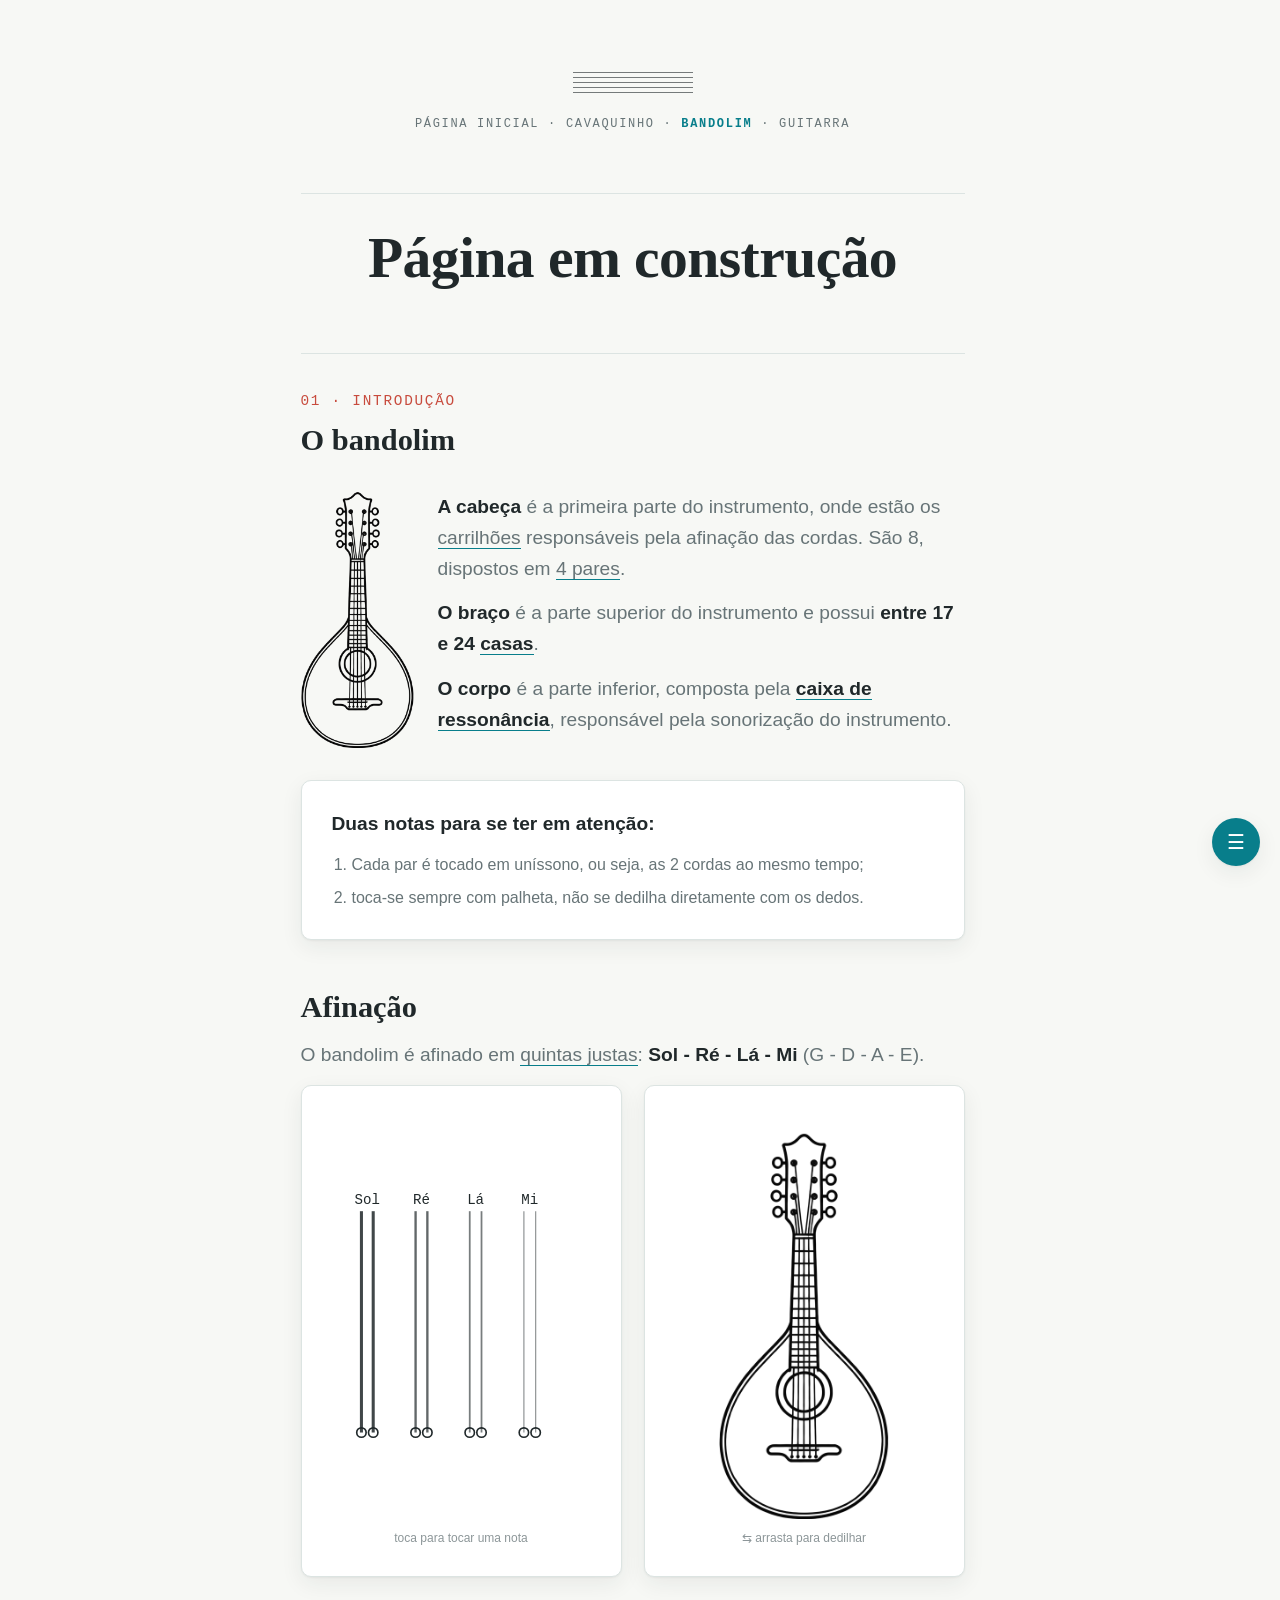
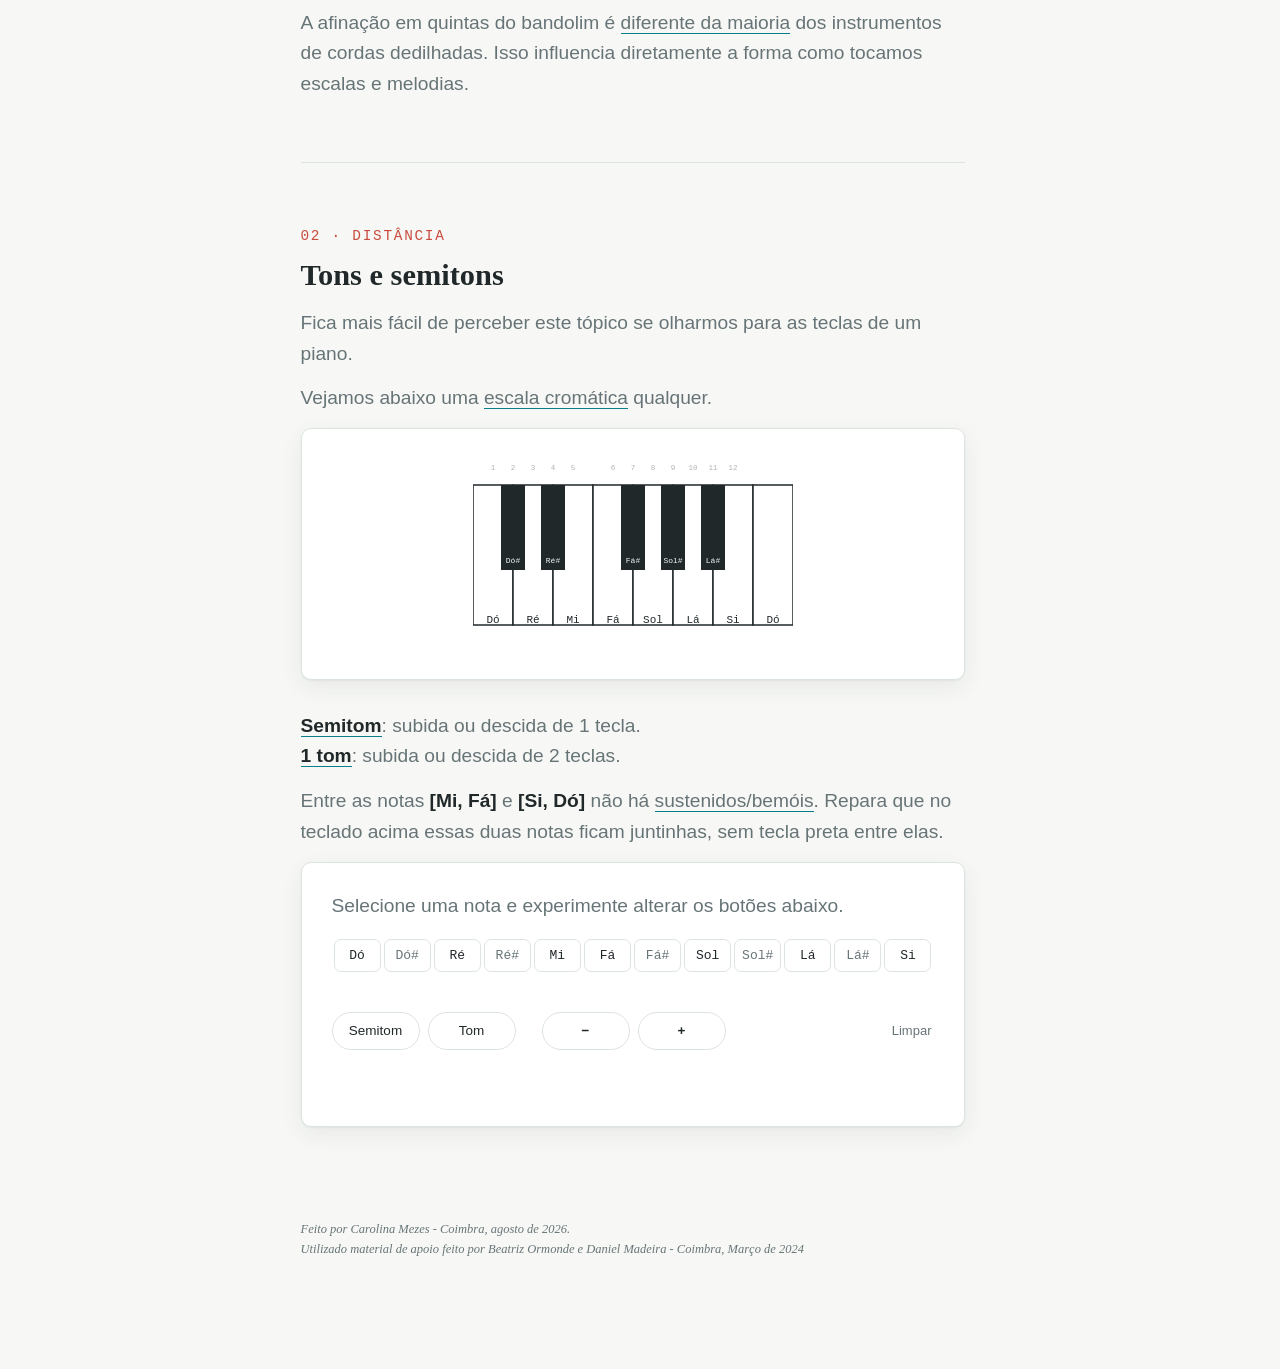
==== commit fa416549: "chore: Pequenas mudanças em todas as páginas Ajustar conteúdo em títulos e parágrafos em bandolim.ht" ====
--- a/bandolim.html
+++ b/bandolim.html
@@ -10,9 +10,11 @@
 
 <div class="page">
 
-  <header class="cover">
+  <header class="cover" style="padding-bottom: 0;">
     <div class="staff"><span></span><span></span><span></span><span></span><span></span></div>
     <div class="eyebrow"><a href="index.html">Página inicial</a> · <a href="cavaquinho.html">Cavaquinho</a> · <span class="is-current">Bandolim</span> · <a href="guitarra.html">Guitarra</a></div>
+    <div class="toc-separator" aria-hidden="true"></div>
+    <h1 style="margin-top: 28px;">Página em construção</h1>
     <div class="toc-separator" aria-hidden="true"></div>
   </header>
 
@@ -30,7 +32,7 @@
     </div>
   </div>
 
-  <section id="afinacao">
+  <section id="afinacao" style="padding-top: 28px;">
     <p class="kicker">01 · Introdução</p>
     <h2>O bandolim</h2>
     <div class="instrument-parts-row">
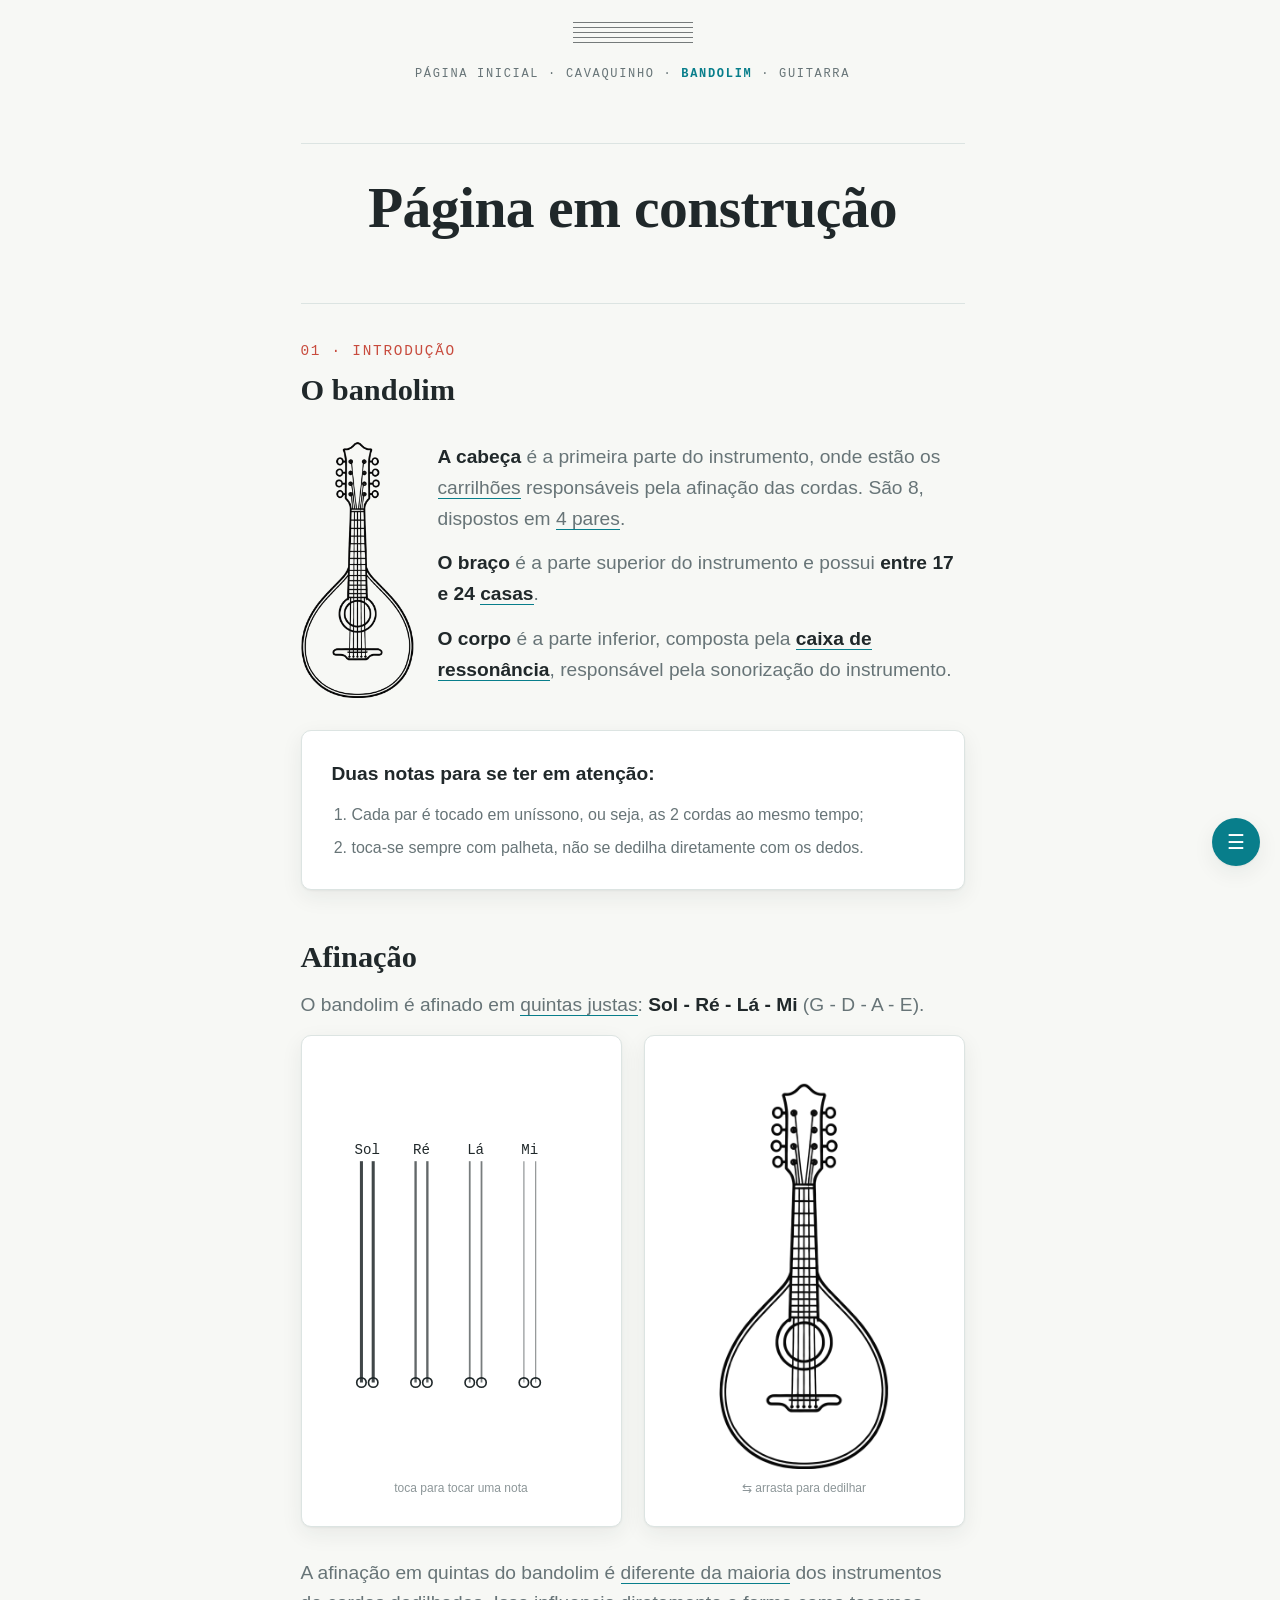
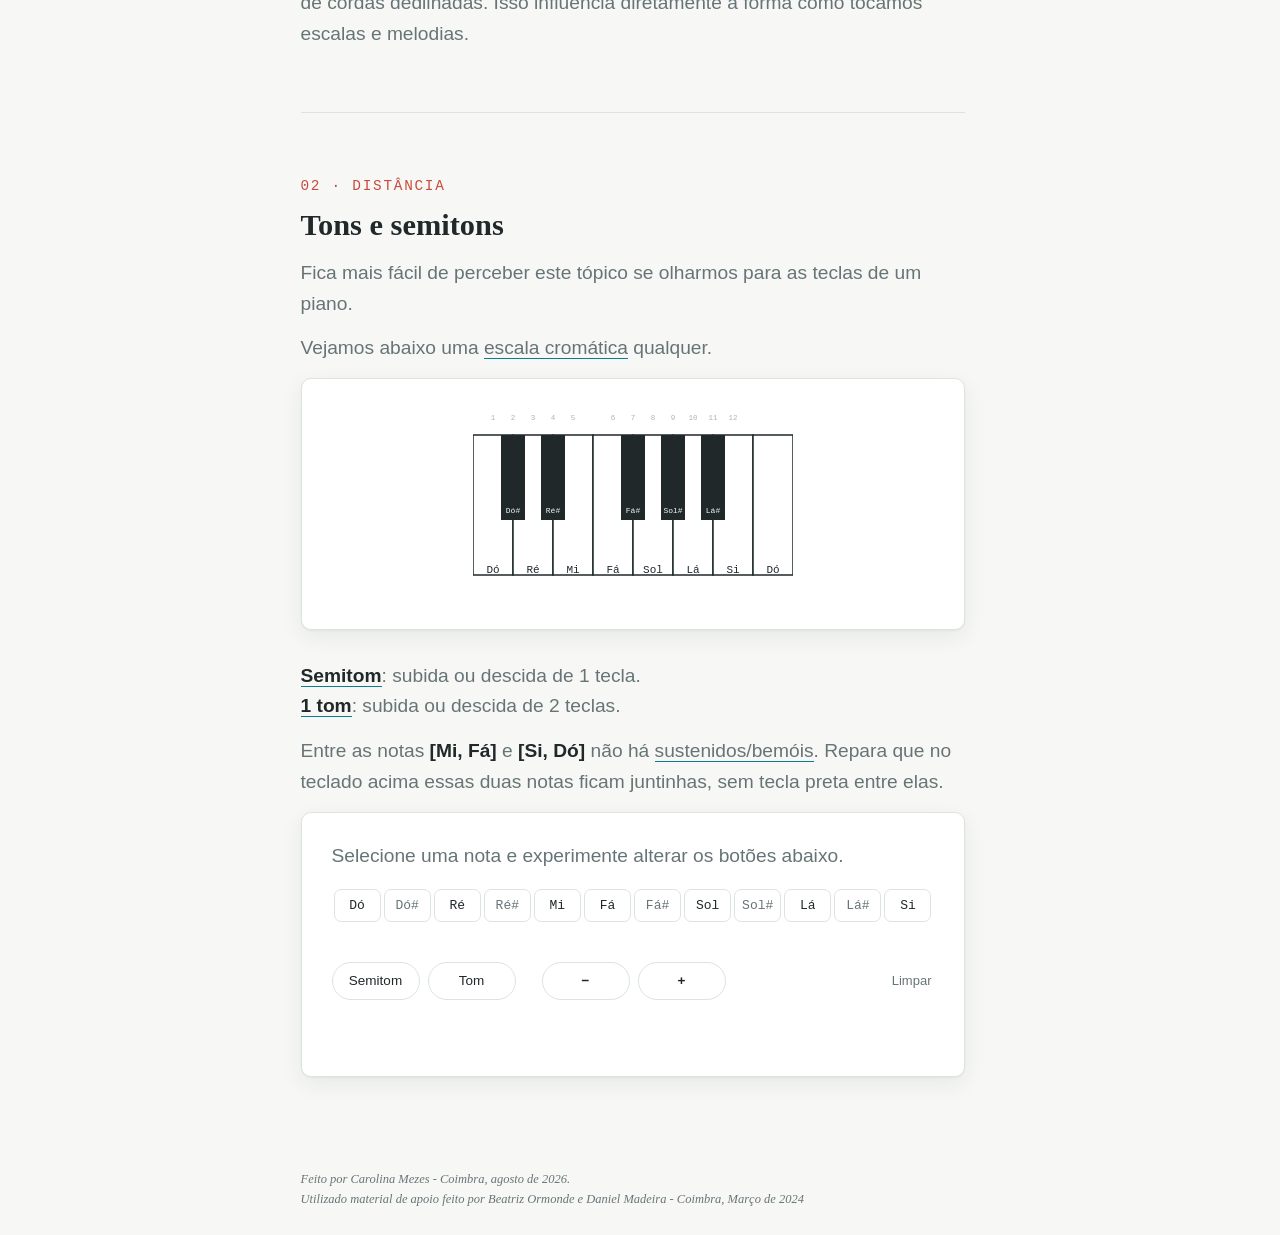
==== commit c859b544: "chore: corrige typos, tempo de transições e menu suspenso" ====
--- a/bandolim.html
+++ b/bandolim.html
@@ -6,7 +6,7 @@
 <title>Bandolim - Guia de Estudo</title>
 <link rel="stylesheet" href="styles.css">
 </head>
-<body>
+<body data-page="bandolim">
 
 <div class="page">
 
@@ -19,18 +19,7 @@
   </header>
 
   <button id="quickNavToggle" class="quick-nav-toggle visible" type="button" aria-expanded="false" aria-controls="quickNavPanel" aria-label="Abrir índice de secções">☰</button>
-  <div id="quickNavPanel" class="quick-nav-panel" hidden>
-    <div class="quick-nav-pages" role="group" aria-label="Navegação">
-      <a href="index.html" class="quick-nav-page-btn">Página inicial</a>
-      <a href="cavaquinho.html" class="quick-nav-page-btn">Cavaquinho</a>
-      <a href="#" class="quick-nav-page-btn">Bandolim</a>
-        <div class="quick-nav-submenu" aria-label="Navegação interna de Bandolim">
-            <a href="#afinacao">01 · Introdução</a>
-            <a href="#tons">02 · Distância</a>
-        </div>
-      <a href="guitarra.html" class="quick-nav-page-btn">Guitarra</a>
-    </div>
-  </div>
+  <div id="quickNavPanel" class="quick-nav-panel" hidden></div>
 
   <section id="afinacao" style="padding-top: 28px;">
     <p class="kicker">01 · Introdução</p>
@@ -165,6 +154,7 @@
   <footer>Feito por Carolina Mezes - Coimbra, agosto de 2026.<br>Utilizado material de apoio feito por Beatriz Ormonde e Daniel Madeira - Coimbra, Março de 2024</footer>
 </div>
 
+<script src="quick-nav.js"></script>
 <script src="audio-engine.js"></script>
 <script>
 (function(){
@@ -313,6 +303,12 @@
       stepCount = attempted;
       playStrumNoteAt(STRIP_FREQS[current + stepCount], getAudioCtx().currentTime);
     }
+    describeCurrentStep();
+  }
+  function describeCurrentStep(){
+    // constrói a mensagem de feedback a partir do stepCount já existente - reaproveitada
+    // pelo applyStep() (após aplicar um novo passo) e pela troca de magnitude (sem mover
+    // a nota), para a distância aparecer sempre expressa na unidade atualmente selecionada.
     var to = current + stepCount;
     var absCount = Math.abs(stepCount);
     var message;
@@ -323,7 +319,7 @@
       var unitLabel = stepMagnitude === 2 ? 'tom' : 'semitom';
       var unitCount = stepMagnitude === 2 ? absCount / 2 : absCount;
       var unitCountDisplay = Number.isInteger(unitCount) ? String(unitCount) : unitCount.toFixed(1).replace('.', ',');
-      var magPhrase = unitCountDisplay + ' ' + unitLabel + (unitCount === 1 ? '' : 's');
+      var magPhrase = unitCountDisplay + ' ' + (unitCount === 1 ? unitLabel : unitLabel.slice(0, -1) + 'ns');
       message = dirLabel + ' ' + magPhrase + ' a partir de <strong>' + STRIP_NOTES[current] + '</strong> -> <strong>' + STRIP_NOTES[to] + '</strong>';
     }
     readout.innerHTML = message;
@@ -334,6 +330,11 @@
   function magButtonGuidance(){
     if (current === null) {
       readout.innerHTML = 'Selecione primeiro uma nota';
+      return;
+    }
+    if (stepCount !== 0) {
+      // já havia um passo aplicado - reexpressa a mesma distância na unidade recém-escolhida
+      describeCurrentStep();
       return;
     }
     if (stepDirection === null) {
@@ -433,30 +434,5 @@
   });
 })();
 </script>
-<script>
-(function(){
-  var toggle = document.getElementById('quickNavToggle');
-  var panel = document.getElementById('quickNavPanel');
-  function closeQuickNav(){
-    panel.hidden = true;
-    toggle.setAttribute('aria-expanded', 'false');
-  }
-  toggle.addEventListener('click', function(e){
-    e.stopPropagation();
-    var isOpen = !panel.hidden;
-    panel.hidden = isOpen;
-    toggle.setAttribute('aria-expanded', String(!isOpen));
-  });
-  panel.querySelectorAll('a').forEach(function(link){
-    link.addEventListener('click', closeQuickNav);
-  });
-  document.addEventListener('click', function(e){
-    if (!panel.hidden && !panel.contains(e.target) && e.target !== toggle) closeQuickNav();
-  });
-  document.addEventListener('keydown', function(e){
-    if (e.key === 'Escape') closeQuickNav();
-  });
-})();
-</script>
 </body>
 </html>
--- a/styles.css
+++ b/styles.css
@@ -21,6 +21,8 @@
 
     --toggle-on: #62C370;
     --toggle-on-ink: #FFFFFF;
+
+    --page-pad: clamp(20px, 5vw, 48px);
   }
   @media (prefers-color-scheme: dark){
     :root:not([data-theme="light"]){
@@ -85,7 +87,7 @@
     -webkit-font-smoothing: antialiased;
     overflow-x: hidden;
   }
-  .page{ max-width: 760px; margin: 0 auto; padding: 0 clamp(20px, 5vw, 48px) clamp(80px, 10vw, 100px); }
+  .page{ max-width: 760px; margin: 0 auto; padding: 0 var(--page-pad) 16px; display: flex; flex-direction: column; min-height: 100vh; }
 
   h1,h2,h3{
     font-family: 'Hoefler Text', 'Iowan Old Style', Palatino, 'Palatino Linotype', 'Book Antiqua', Georgia, serif;
@@ -104,13 +106,13 @@
   :focus-visible{ outline: 2px solid var(--azulejo); outline-offset: 2px; }
 
   /* ---- cover ---- */
-  .cover{ padding: clamp(56px, 7vw, 72px) 0 clamp(34px, 4.5vw, 44px); text-align: left; }
-  .staff{ display:flex; flex-direction:column; gap:4px; width:120px; margin:0 auto 22px; opacity:.6; }
+  .cover{ padding: 0 0 clamp(34px, 4.5vw, 44px); text-align: left; }
+  .staff{ display:flex; flex-direction:column; gap:4px; width:120px; margin:22px auto; opacity:.6; }
   .staff span{ display:block; height:1px; background: currentColor; }
   .cover .eyebrow{
     font-family: ui-monospace, 'Cascadia Mono', 'SFMono-Regular', Consolas, monospace;
-    font-size: 12px; letter-spacing: .14em; text-transform: uppercase; color: var(--ink-soft);
-    margin-bottom: 10px; text-align: center;
+    font-size: clamp(9.5px, 0.83vw + 6.83px, 12px); letter-spacing: .14em; text-transform: uppercase; color: var(--ink-soft);
+    margin-bottom: 10px; text-align: center; white-space: nowrap;
   }
   .cover .eyebrow a{
     color: inherit;
@@ -134,13 +136,21 @@
     justify-content: center;
     gap: 14px;
     width: 100%;
-    margin-top: 12px;
+    margin-top: 28px;
   }
   .cover p.sub .instrument-icons .instrument-item{
     display: inline-flex;
     flex-direction: column;
     align-items: center;
     gap: 6px;
+    transition: transform .85s ease, opacity .85s ease;
+    transform-origin: center center;
+  }
+  .cover p.sub .instrument-icons .instrument-item.icon-clicked{
+    transform: scale(1.2);
+  }
+  .cover p.sub .instrument-icons.has-clicked .instrument-item:not(.icon-clicked){
+    opacity: 0.3;
   }
   .cover p.sub .instrument-icons .instrument-label{
     font-size: 0.72rem;
@@ -152,7 +162,8 @@
     transform: translateY(-4px);
     transition: opacity .2s ease, transform .2s ease, visibility .2s ease;
   }
-  .cover p.sub .instrument-icons .instrument-item:hover .instrument-label{
+  .cover p.sub .instrument-icons .instrument-item.auto-spin .instrument-label,
+  .cover p.sub .instrument-icons .instrument-item.icon-clicked .instrument-label{
     opacity: 1;
     visibility: visible;
     transform: translateY(0);
@@ -160,18 +171,35 @@
   .cover p.sub .instrument-icons .instrument-item img[src$="cavaquinho.png"],
   .cover p.sub .instrument-icons .instrument-item img[src$="guitar.png"],
   .cover p.sub .instrument-icons .instrument-item img[src$="bandolim.png"]{
-    width: 88px;
-    height: 88px;
+    width: 105.6px;
+    aspect-ratio: 1 / 1;
     object-fit: contain;
-    transition: transform .55s ease, width .24s ease, height .24s ease;
+    transition: transform .75s ease;
     transform-origin: center center;
   }
-  .cover p.sub .instrument-icons .instrument-item img[src$="cavaquinho.png"]:hover,
-  .cover p.sub .instrument-icons .instrument-item img[src$="guitar.png"]:hover,
-  .cover p.sub .instrument-icons .instrument-item img[src$="bandolim.png"]:hover{
-    width: 100px;
-    height: 100px;
-    transform: rotate(45deg);
+  @media (max-width: 620px){
+    .cover p.sub .instrument-icons .instrument-item img[src$="cavaquinho.png"],
+    .cover p.sub .instrument-icons .instrument-item img[src$="guitar.png"],
+    .cover p.sub .instrument-icons .instrument-item img[src$="bandolim.png"]{
+      width: clamp(64px, calc((100vw - 2 * var(--page-pad) - 28px) / 3), 112px);
+    }
+  }
+  .cover p.sub .instrument-icons .instrument-item.auto-spin img[src$="cavaquinho.png"],
+  .cover p.sub .instrument-icons .instrument-item.auto-spin img[src$="guitar.png"],
+  .cover p.sub .instrument-icons .instrument-item.auto-spin img[src$="bandolim.png"]{
+    transform: rotate(45deg) scale(1.136);
+  }
+  @media (min-width: 621px){
+    .cover p.sub .instrument-icons .instrument-item:hover .instrument-label{
+      opacity: 1;
+      visibility: visible;
+      transform: translateY(0);
+    }
+    .cover p.sub .instrument-icons .instrument-item img[src$="cavaquinho.png"]:hover,
+    .cover p.sub .instrument-icons .instrument-item img[src$="guitar.png"]:hover,
+    .cover p.sub .instrument-icons .instrument-item img[src$="bandolim.png"]:hover{
+      transform: rotate(45deg) scale(1.136);
+    }
   }
   .cover .byline{
     font-family: ui-monospace, 'Cascadia Mono', 'SFMono-Regular', Consolas, monospace;
@@ -211,6 +239,7 @@
     background: var(--paper-raised); border: 1px solid var(--line); border-radius: 10px;
     box-shadow: var(--shadow); padding: 8px;
     display: flex; flex-direction: column; gap: 2px;
+    width: 240px;
     max-width: calc(100vw - 40px);
   }
   .quick-nav-panel[hidden]{ display: none; }
@@ -233,9 +262,15 @@
     border-radius: 7px;
     padding: 8px 12px;
     text-align: left;
-    cursor: default;
+    cursor: pointer;
     display: block;
+    width: 100%;
     text-decoration: none;
+  }
+  .quick-nav-page-btn:hover,
+  .quick-nav-page-btn[aria-expanded="true"]{
+    background: var(--azulejo-pale);
+    color: var(--azulejo-ink);
   }
   .quick-nav-submenu{
     margin: 2px 0 4px 14px;
@@ -245,6 +280,7 @@
     flex-direction: column;
     gap: 2px;
   }
+  .quick-nav-submenu[hidden]{ display: none; }
   .quick-nav-submenu a{
     padding: 7px 10px;
     font-size: 0.82rem;
@@ -635,7 +671,7 @@
   .resources li{ padding:12px 16px; border:1px solid var(--line); border-radius:8px; background:var(--paper-raised); }
   .resources a{ font-family: ui-monospace, monospace; font-size: 0.84375rem; overflow-wrap: break-word; word-break: break-word; }
 
-  footer{ padding: 30px 0 10px; text-align:left; font-size: 0.78125rem; color: var(--ink-soft); font-family: Palatino, 'Book Antiqua', Georgia, serif; font-style: italic; }
+  footer{ margin-top: auto; padding: 30px 0 10px; text-align:left; font-size: 0.78125rem; color: var(--ink-soft); font-family: Palatino, 'Book Antiqua', Georgia, serif; font-style: italic; }
 
   .card, .technique{
     font-family: Optima, Candara, 'Segoe UI', sans-serif;
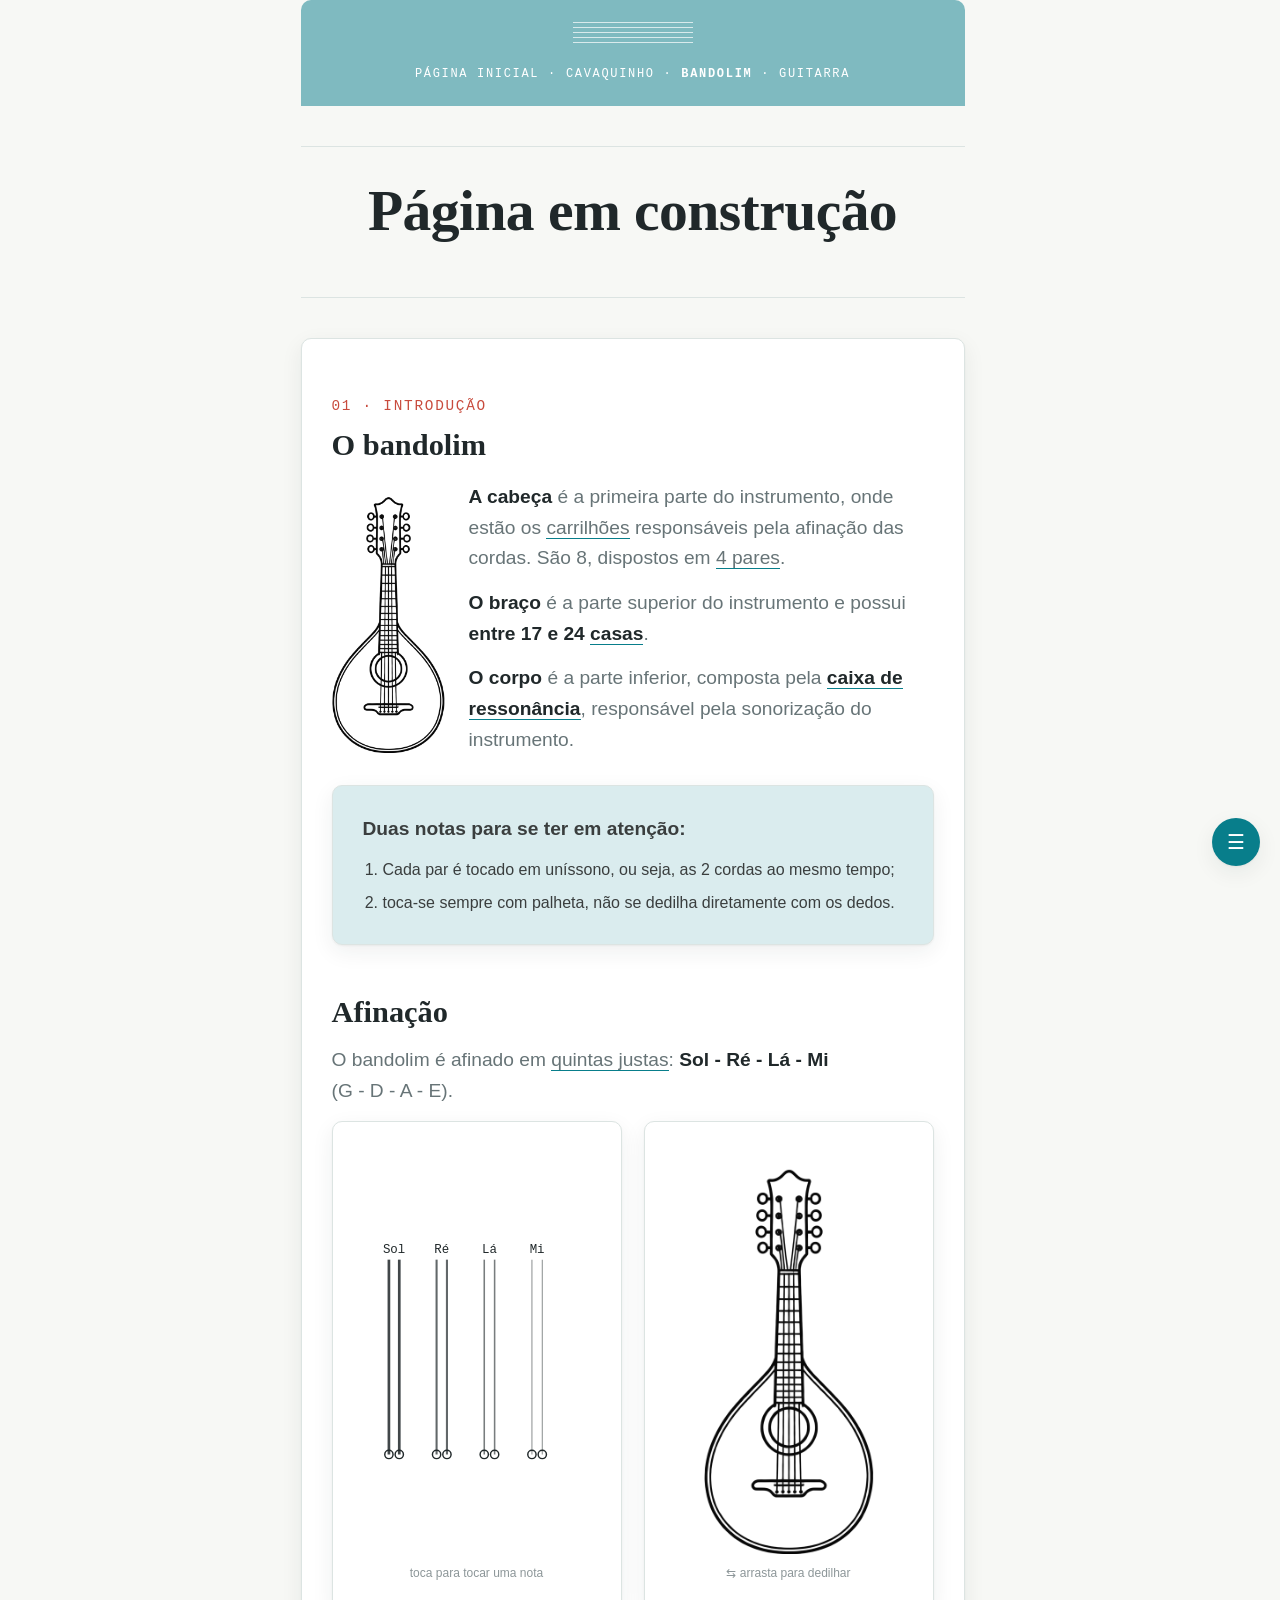
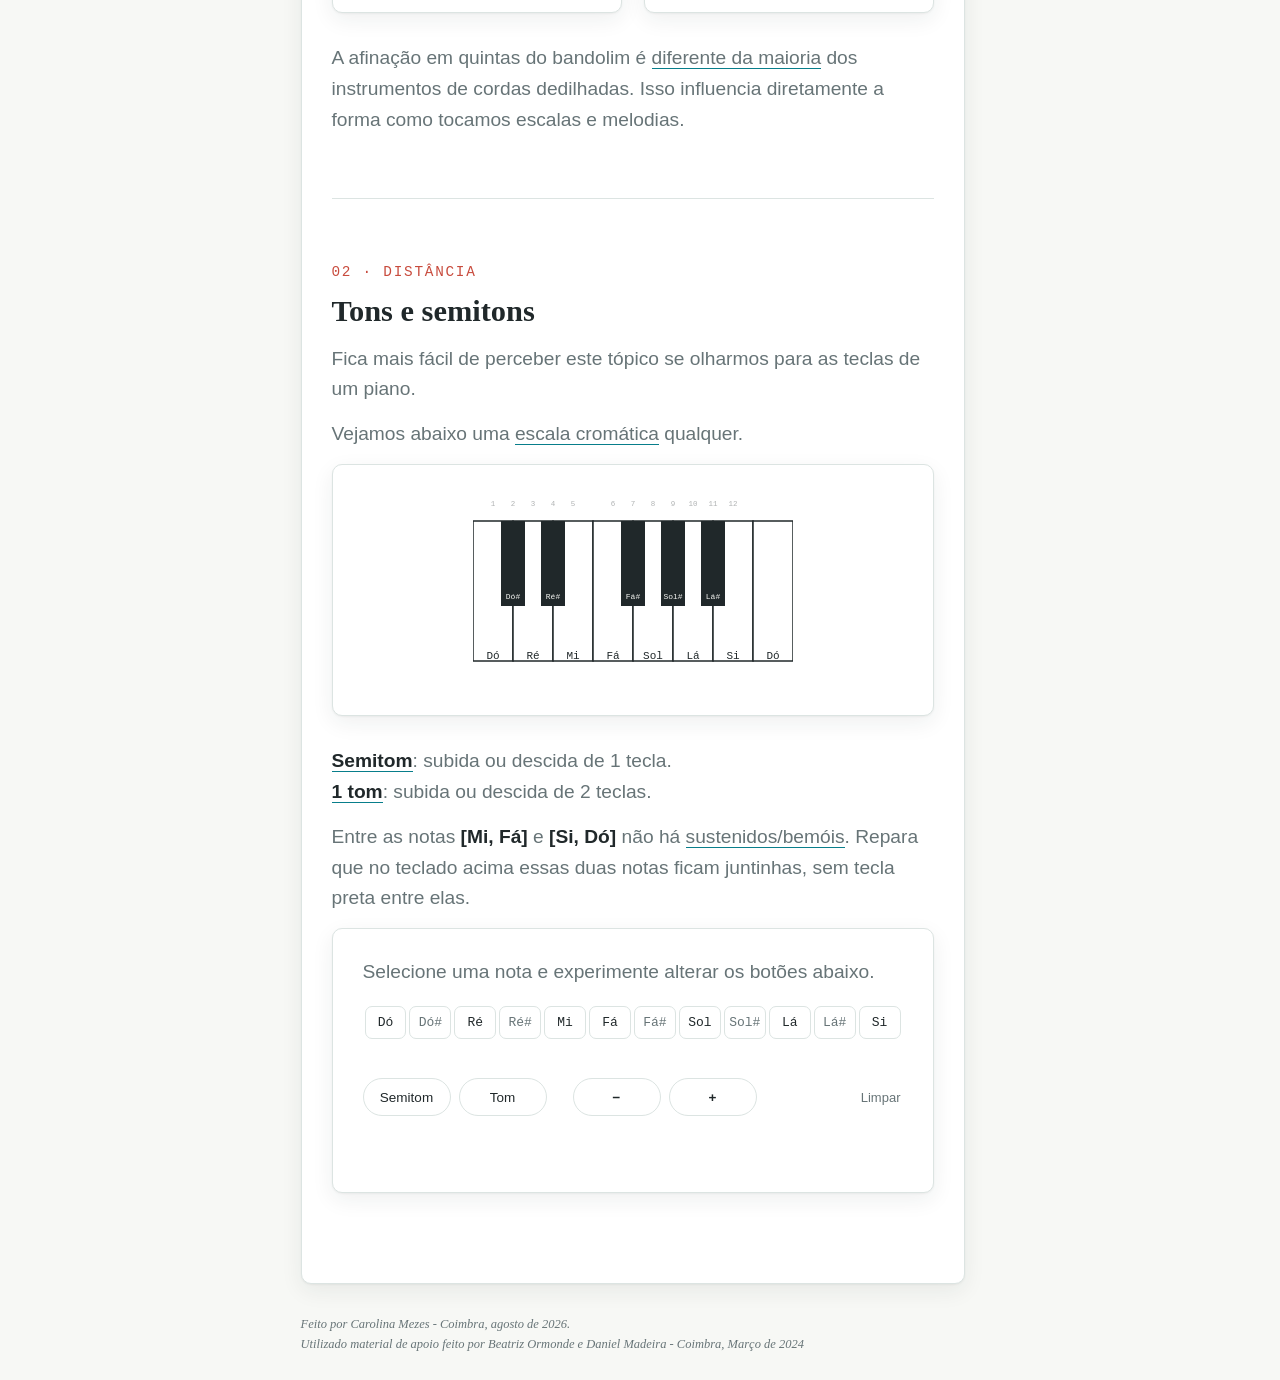
==== commit 39ebf77d: "chore: novos separadores, boxes, abas e margem" ====
--- a/bandolim.html
+++ b/bandolim.html
@@ -4,15 +4,17 @@
 <meta charset="UTF-8">
 <meta name="viewport" content="width=device-width, initial-scale=1.0">
 <title>Bandolim - Guia de Estudo</title>
-<link rel="stylesheet" href="styles.css">
+<link rel="stylesheet" href="css/styles.css">
 </head>
 <body data-page="bandolim">
 
 <div class="page">
 
   <header class="cover" style="padding-bottom: 0;">
-    <div class="staff"><span></span><span></span><span></span><span></span><span></span></div>
-    <div class="eyebrow"><a href="index.html">Página inicial</a> · <a href="cavaquinho.html">Cavaquinho</a> · <span class="is-current">Bandolim</span> · <a href="guitarra.html">Guitarra</a></div>
+    <div class="cover-band">
+      <div class="staff"><span></span><span></span><span></span><span></span><span></span></div>
+      <div class="eyebrow"><a href="index.html">Página inicial</a> · <a href="cavaquinho.html">Cavaquinho</a> · <span class="is-current">Bandolim</span> · <a href="guitarra.html">Guitarra</a></div>
+    </div>
     <div class="toc-separator" aria-hidden="true"></div>
     <h1 style="margin-top: 28px;">Página em construção</h1>
     <div class="toc-separator" aria-hidden="true"></div>
@@ -20,13 +22,15 @@
 
   <button id="quickNavToggle" class="quick-nav-toggle visible" type="button" aria-expanded="false" aria-controls="quickNavPanel" aria-label="Abrir índice de secções">☰</button>
   <div id="quickNavPanel" class="quick-nav-panel" hidden></div>
+
+  <div class="lesson-block">
 
   <section id="afinacao" style="padding-top: 28px;">
     <p class="kicker">01 · Introdução</p>
     <h2>O bandolim</h2>
     <div class="instrument-parts-row">
       <div class="instrument-diagram">
-        <img src="./icons/bandolim.png" alt="Ilustração do bandolim">
+        <img src="./assets/icons/bandolim.png" alt="Ilustração do bandolim">
       </div>
       <div style="flex:1 1 260px;">
         <p><strong>A cabeça</strong> é a primeira parte do instrumento, onde estão os <span class="tooltip" tabindex="0" data-tooltip="Carrilhões ou tarraxas são as peças metálicas que giramos para tensionar ou afrouxar as cordas.">carrilhões</span> responsáveis pela afinação das cordas. São 8, dispostos em <span class="tooltip" tabindex="0" data-tooltip="As 2 cordas de um par terão a mesma afinação entre si, útil para o trémolo">4 pares</span>.</p>
@@ -34,9 +38,9 @@
         <p><strong>O corpo</strong> é a parte inferior, composta pela <strong><span class="tooltip" tabindex="0" data-tooltip="Um corpo oco feito de madeira que serve como amplificador natural do som.">caixa de ressonância</span></strong>, responsável pela sonorização do instrumento.</p>
       </div>
     </div>
-    <div class="card" style="margin-top:1.6em;">
+    <div class="card notes-card" style="margin-top:1.6em;">
       <p style="margin:0 0 12px;"><strong>Duas notas para se ter em atenção:</strong></p>
-      <ol style="margin:0; padding-left:20px; color:var(--ink-soft); display:flex; flex-direction:column; gap:8px;">
+      <ol style="margin:0; padding-left:20px; display:flex; flex-direction:column; gap:8px;">
         <li>Cada par é tocado em uníssono, ou seja, as 2 cordas ao mesmo tempo;</li>
         <li>toca-se sempre com palheta, não se dedilha diretamente com os dedos.</li>
       </ol>
@@ -77,7 +81,7 @@
     </div>
     <div class="card" id="bandolimCard">
       <div class="instrument-diagram">
-        <img src="./icons/bandolim.png" alt="Ilustração do bandolim">
+        <img src="./assets/icons/bandolim.png" alt="Ilustração do bandolim">
       </div>
       <p class="strum-hint">⇆ arrasta para dedilhar</p>
     </div>
@@ -151,11 +155,13 @@
     </div>
   </section>
 
+  </div>
+
   <footer>Feito por Carolina Mezes - Coimbra, agosto de 2026.<br>Utilizado material de apoio feito por Beatriz Ormonde e Daniel Madeira - Coimbra, Março de 2024</footer>
 </div>
 
-<script src="quick-nav.js"></script>
-<script src="audio-engine.js"></script>
+<script src="js/quick-nav.js"></script>
+<script src="js/audio-engine.js"></script>
 <script>
 (function(){
   var BANDOLIM_OPEN_FREQS = [196.00, 293.66, 440.00, 659.25]; // Sol - Ré - Lá - Mi
--- a/css/styles.css
+++ b/css/styles.css
@@ -0,0 +1,733 @@
+﻿  :root{
+    --paper: #F7F8F5;
+    --paper-raised: #FFFFFF;
+
+    --ink: #20282A;
+    --ink-soft: #677477;
+
+    --azulejo: #087E8B;
+    --azulejo-ink: #075A63;
+    --azulejo-pale: #DDF1F2;
+
+    --wood: #F26858;
+    --wood-ink: #C84B3D;
+    --wood-pale: #FCE3DE;
+
+    --line: #DCE4E2;
+
+    --shadow:
+      0 1px 2px rgba(32,40,42,0.05),
+      0 7px 22px rgba(32,40,42,0.07);
+
+    --toggle-on: #62C370;
+    --toggle-on-ink: #FFFFFF;
+
+    --page-pad: clamp(20px, 5vw, 48px);
+  }
+  @media (prefers-color-scheme: dark){
+    :root:not([data-theme="light"]){
+      --paper: #141A1C;
+      --paper-raised: #1C2427;
+
+      --ink: #EEF3F1;
+      --ink-soft: #A9B7B8;
+
+      --azulejo: #42B9C3;
+      --azulejo-ink: #83D8DE;
+      --azulejo-pale: #19383C;
+
+      --wood: #FF8170;
+      --wood-ink: #FFAEA3;
+      --wood-pale: #3A2421;
+
+      --line: #303D40;
+
+      --shadow:
+        0 1px 2px rgba(0,0,0,0.30),
+        0 10px 30px rgba(0,0,0,0.36);
+
+      --toggle-on: #62C370;
+      --toggle-on-ink: #FFFFFF;
+    }
+  }
+  :root[data-theme="dark"]{
+    --paper: #141A1C;
+    --paper-raised: #1C2427;
+
+    --ink: #EEF3F1;
+    --ink-soft: #A9B7B8;
+
+    --azulejo: #42B9C3;
+    --azulejo-ink: #83D8DE;
+    --azulejo-pale: #19383C;
+
+    --wood: #FF8170;
+    --wood-ink: #FFAEA3;
+    --wood-pale: #3A2421;
+
+    --line: #303D40;
+
+    --shadow:
+      0 1px 2px rgba(0,0,0,0.30),
+      0 10px 30px rgba(0,0,0,0.36);
+
+    --toggle-on: #62C370;
+    --toggle-on-ink: #FFFFFF;
+  }
+
+  *{ box-sizing:border-box; }
+  html{ font-size: 16px; overflow-x: hidden; overflow-y: scroll; scrollbar-gutter: stable; }
+  body{
+    margin:0;
+    background: var(--paper);
+    color: var(--ink);
+    font-family: 'Gill Sans Nova', 'Gill Sans', Corbel, 'Trebuchet MS', ui-sans-serif, sans-serif;
+    font-size: 1rem;
+    line-height: 1.6;
+    -webkit-font-smoothing: antialiased;
+    overflow-x: hidden;
+  }
+  .page{ max-width: 760px; margin: 0 auto; padding: 0 var(--page-pad) 16px; display: flex; flex-direction: column; min-height: 100vh; }
+
+  h1,h2,h3{
+    font-family: 'Hoefler Text', 'Iowan Old Style', Palatino, 'Palatino Linotype', 'Book Antiqua', Georgia, serif;
+    font-weight: 600;
+    line-height: 1.25;
+    text-wrap: balance;
+    color: var(--ink);
+  }
+  .mono{
+    font-family: ui-monospace, 'Cascadia Mono', 'SFMono-Regular', Consolas, 'Liberation Mono', monospace;
+  }
+  a{ color: var(--azulejo-ink); text-decoration-color: var(--azulejo); text-underline-offset: 3px; }
+  a:hover{ text-decoration-thickness: 2px; }
+  .resource-links a{ display: block; padding: 12px; text-decoration: none; border-radius: 4px; transition: background-color 0.2s; }
+  .resource-links a:hover{ background-color: var(--line); text-decoration: underline; }
+  :focus-visible{ outline: 2px solid var(--azulejo); outline-offset: 2px; }
+
+  /* ---- cover ---- */
+  .cover{ padding: 0 0 clamp(34px, 4.5vw, 44px); text-align: left; }
+  .cover-band{ background: color-mix(in srgb, var(--azulejo) 50%, transparent); border-radius: 10px 10px 0 0; display: flow-root; }
+  .card.notes-card{ background: color-mix(in srgb, var(--azulejo) 15%, transparent); color: #3A3E3E; }
+  .card.montar-piano-card{ margin-top: clamp(16px, 2.2vw, 20px); }
+  .card.notes-card strong{ color: #3A3E3E; }
+  .staff{ display:flex; flex-direction:column; gap:4px; width:120px; margin:22px auto; opacity:.6; }
+  .staff span{ display:block; height:1px; background: currentColor; }
+  .cover .eyebrow{
+    font-family: ui-monospace, 'Cascadia Mono', 'SFMono-Regular', Consolas, monospace;
+    font-size: clamp(9.5px, 0.83vw + 6.83px, 12px); letter-spacing: .14em; text-transform: uppercase; color: var(--ink-soft);
+    margin-bottom: 10px; text-align: center; white-space: nowrap;
+  }
+  .cover .eyebrow a{
+    color: inherit;
+    text-decoration: none;
+  }
+  .cover .eyebrow a:hover,
+  .cover .eyebrow a:focus-visible{
+    color: inherit;
+    text-decoration: none;
+  }
+  .cover .eyebrow .is-current{
+    color: var(--azulejo);
+    font-weight: 700;
+  }
+  .cover-band .staff{ color: var(--paper-raised); opacity: .7; }
+  .cover-band .eyebrow{ color: var(--paper-raised); opacity: 1; margin-bottom: 22px; }
+  .cover-band .eyebrow .is-current{ color: var(--paper-raised); opacity: 1; }
+  .eyebrow-icon{ width:15px; height:15px; vertical-align:-3px; margin-left:3px; }
+  .cover h1{ font-size: clamp(2.4rem, 7vw, 3.6rem); margin: 0 0 10px; letter-spacing: -0.01em; text-align: center; }
+  .cover p.sub{ margin: 0 0 20px; color: var(--ink-soft); font-size: 1.26rem; }
+  .cover p.sub strong{ color: var(--ink); font-weight: 700; }
+  .cover p.sub .instrument-icons{
+    display: flex;
+    justify-content: center;
+    gap: 14px;
+    width: 100%;
+    margin-top: 28px;
+  }
+  .cover p.sub .instrument-icons .instrument-item{
+    display: inline-flex;
+    flex-direction: column;
+    align-items: center;
+    gap: 6px;
+    transition: transform .85s ease, opacity .85s ease;
+    transform-origin: center center;
+  }
+  .cover p.sub .instrument-icons .instrument-item.icon-clicked{
+    transform: scale(1.2);
+  }
+  .cover p.sub .instrument-icons.has-clicked .instrument-item:not(.icon-clicked){
+    opacity: 0.3;
+  }
+  .cover p.sub .instrument-icons .instrument-label{
+    font-size: 0.72rem;
+    line-height: 1.2;
+    color: var(--ink-soft);
+    text-align: center;
+    opacity: 0;
+    visibility: hidden;
+    transform: translateY(-4px);
+    transition: opacity .2s ease, transform .2s ease, visibility .2s ease;
+  }
+  .cover p.sub .instrument-icons .instrument-item.auto-spin .instrument-label,
+  .cover p.sub .instrument-icons .instrument-item.icon-clicked .instrument-label{
+    opacity: 1;
+    visibility: visible;
+    transform: translateY(0);
+  }
+  .cover p.sub .instrument-icons .instrument-item img[src$="cavaquinho.png"],
+  .cover p.sub .instrument-icons .instrument-item img[src$="guitar.png"],
+  .cover p.sub .instrument-icons .instrument-item img[src$="bandolim.png"]{
+    width: 105.6px;
+    aspect-ratio: 1 / 1;
+    object-fit: contain;
+    transition: transform .75s ease;
+    transform-origin: center center;
+  }
+  @media (max-width: 620px){
+    .cover p.sub .instrument-icons .instrument-item img[src$="cavaquinho.png"],
+    .cover p.sub .instrument-icons .instrument-item img[src$="guitar.png"],
+    .cover p.sub .instrument-icons .instrument-item img[src$="bandolim.png"]{
+      width: clamp(64px, calc((100vw - 2 * var(--page-pad) - 28px) / 3), 112px);
+    }
+  }
+  .cover p.sub .instrument-icons .instrument-item.auto-spin img[src$="cavaquinho.png"],
+  .cover p.sub .instrument-icons .instrument-item.auto-spin img[src$="guitar.png"],
+  .cover p.sub .instrument-icons .instrument-item.auto-spin img[src$="bandolim.png"]{
+    transform: rotate(45deg) scale(1.136);
+  }
+  @media (min-width: 621px){
+    .cover p.sub .instrument-icons .instrument-item:hover .instrument-label{
+      opacity: 1;
+      visibility: visible;
+      transform: translateY(0);
+    }
+    .cover p.sub .instrument-icons .instrument-item img[src$="cavaquinho.png"]:hover,
+    .cover p.sub .instrument-icons .instrument-item img[src$="guitar.png"]:hover,
+    .cover p.sub .instrument-icons .instrument-item img[src$="bandolim.png"]:hover{
+      transform: rotate(45deg) scale(1.136);
+    }
+  }
+  .cover .byline{
+    font-family: ui-monospace, 'Cascadia Mono', 'SFMono-Regular', Consolas, monospace;
+    font-size: 0.78125rem; letter-spacing: .06em; color: var(--ink-soft);
+    text-transform: uppercase;
+    margin-top: 1.6em;
+  }
+
+  nav.toc{
+    display:flex; flex-wrap:wrap; gap: 8px 18px; justify-content:center;
+    padding: 18px 0 40px; margin-bottom: 8px; border-bottom: 1px solid var(--line);
+    font-size: 0.84375rem;
+  }
+  .toc-separator{
+    padding: 20px 0;
+    margin-bottom: 0;
+    border-bottom: 1px solid var(--line);
+  }
+  nav.toc a{ color: var(--ink-soft); text-decoration:none; }
+  nav.toc a:hover{ color: var(--azulejo-ink); }
+
+  .quick-nav-toggle{
+    position: fixed; bottom: 34px; right: 20px; z-index: 50;
+    width: 48px; height: 48px; border-radius: 50%;
+    background: var(--azulejo); color: var(--paper-raised);
+    border: none; box-shadow: var(--shadow);
+    font-size: 20px; line-height: 1; cursor: pointer;
+    display: flex; align-items: center; justify-content: center;
+    opacity: 0; pointer-events: none;
+    transition: opacity .2s ease, transform .2s ease;
+    transform: translateY(6px);
+  }
+  .quick-nav-toggle.visible{ opacity: 1; pointer-events: auto; transform: translateY(0); }
+  .quick-nav-toggle:hover{ background: var(--azulejo-ink); }
+  .quick-nav-panel{
+    position: fixed; bottom: 90px; right: 20px; z-index: 50;
+    background: var(--paper-raised); border: 1px solid var(--line); border-radius: 10px;
+    box-shadow: var(--shadow); padding: 8px;
+    display: flex; flex-direction: column; gap: 2px;
+    width: 240px;
+    max-width: calc(100vw - 40px);
+  }
+  .quick-nav-panel[hidden]{ display: none; }
+  .quick-nav-panel a{
+    padding: 8px 12px; border-radius: 7px; color: var(--ink-soft); text-decoration: none;
+    font-size: 0.875rem; white-space: nowrap;
+  }
+  .quick-nav-panel a:hover{ background: var(--azulejo-pale); color: var(--azulejo-ink); }
+  .quick-nav-pages{
+    display: flex;
+    flex-direction: column;
+    gap: 4px;
+  }
+  .quick-nav-page-btn{
+    font: inherit;
+    font-size: 0.875rem;
+    color: var(--ink-soft);
+    background: transparent;
+    border: 1px solid var(--line);
+    border-radius: 7px;
+    padding: 8px 12px;
+    text-align: left;
+    cursor: pointer;
+    display: block;
+    width: 100%;
+    text-decoration: none;
+  }
+  .quick-nav-page-btn:hover,
+  .quick-nav-page-btn[aria-expanded="true"]{
+    background: var(--azulejo-pale);
+    color: var(--azulejo-ink);
+  }
+  .quick-nav-submenu{
+    margin: 2px 0 4px 14px;
+    padding: 6px 0 6px 10px;
+    border-left: 2px solid var(--line);
+    display: flex;
+    flex-direction: column;
+    gap: 2px;
+  }
+  .quick-nav-submenu[hidden]{ display: none; }
+  .quick-nav-submenu a{
+    padding: 7px 10px;
+    font-size: 0.82rem;
+  }
+
+  .scroll-progress{
+    position: fixed; left: 0; bottom: 0; width: 100%; height: 6px; z-index: 49;
+    background: var(--paper-raised); border-top: 1px solid var(--line);
+  }
+  .scroll-progress-fill{
+    height: 100%; width: 0%; background: var(--azulejo); border-radius: 0 4px 4px 0;
+  }
+
+  section{ padding: clamp(46px, 6vw, 62px) 0; border-bottom: 1px solid var(--line); }
+  section:last-of-type{ border-bottom: none; }
+  section > .kicker{
+    font-family: ui-monospace, 'Cascadia Mono', 'SFMono-Regular', Consolas, monospace;
+    font-size: 0.9rem; letter-spacing:.12em; text-transform:uppercase; color: var(--wood-ink);
+    margin: 0 0 8px;
+  }
+  section h2{ font-size: clamp(1.5rem, 4vw, 1.9rem); margin: 0 0 14px; }
+  section p{ margin: 0 0 14px; color: var(--ink-soft); font-size: 1.2em; }
+  section p:last-child{ margin-bottom:0; }
+  section p strong{ color: var(--ink); font-weight: 700; }
+
+  .card{
+    background: var(--paper-raised);
+    border: 1px solid var(--line);
+    border-radius: 10px;
+    padding: clamp(22px, 3.2vw, 28px) clamp(24px, 3.6vw, 30px);
+    box-shadow: var(--shadow);
+    display: flex;
+    flex-direction: column;
+    justify-content: center;
+  }
+  .lesson-block{
+    background: var(--paper-raised);
+    border: 1px solid var(--line);
+    border-radius: 10px;
+    padding: clamp(22px, 3.2vw, 28px) clamp(24px, 3.6vw, 30px);
+    box-shadow: var(--shadow);
+    margin-top: 40px;
+  }
+  .grid2{ display:grid; grid-template-columns: 1fr 1fr; gap: clamp(18px, 2.4vw, 22px); }
+  @media (max-width: 620px){ .grid2{ grid-template-columns: 1fr; gap: 20px; } }
+
+  /* ---- afinaÃ§Ã£o ---- */
+  .strings-diagram{ display:flex; justify-content:center; align-items:center; flex:1; margin: 0; }
+  .strings-diagram svg{ max-width: 260px; width:100%; height:auto; }
+  .instrument-diagram{ display:flex; justify-content:center; margin: 18px 0 6px; }
+  .instrument-diagram svg, .instrument-diagram img{ max-width: 170px; width:100%; height:auto; }
+  .cavaquinho-parts-row, .instrument-parts-row{ display:flex; gap:24px; align-items:center; flex-wrap:wrap; justify-content:flex-start; }
+  .cavaquinho-parts-row .instrument-diagram, .instrument-parts-row .instrument-diagram{ justify-content:flex-start; flex:0 0 auto; }
+  .cavaquinho-parts-row .instrument-diagram svg, .instrument-parts-row .instrument-diagram svg,
+  .cavaquinho-parts-row .instrument-diagram img, .instrument-parts-row .instrument-diagram img{ max-width: 113px; }
+  @media (max-width: 620px){
+    .cavaquinho-parts-row, .instrument-parts-row{ justify-content:center; }
+    .cavaquinho-parts-row .instrument-diagram, .instrument-parts-row .instrument-diagram{ justify-content:center; }
+  }
+  .piano-diagram{ display:flex; justify-content:center; margin: 4px 0 6px; }
+  .piano-diagram svg{ max-width: 320px; width:100%; height:auto; }
+  .piano-diagram.wide svg{ max-width: 560px; }
+  .root-grid-row{ display:flex; flex-wrap:wrap; justify-content:center; gap:3px; }
+  .root-grid-row .root-btn{ flex: 0 0 40px; min-width:40px; padding:8px 4px; font-size: 0.8125rem; }
+  @media (min-width: 621px){
+    .root-grid-row{ display:grid; grid-template-columns: repeat(12, 1fr); gap:3px; }
+  }
+  .piano-key{ cursor: pointer; }
+  .piano-key:hover{ opacity: .8; }
+  .string-key{ cursor: pointer; }
+  #cavaquinhoCard, #bandolimCard{ cursor: ew-resize; touch-action: pan-y; -webkit-user-select: none; user-select: none; }
+  .strum-hint{
+    margin: 4px 0 0; font-size: 0.75rem; color: var(--ink-soft); opacity: .75;
+    text-align: center; margin-top: auto; padding-top: 4px;
+  }
+  @keyframes strumHint{
+    0%, 100% { transform: translateX(0); }
+    20% { transform: translateX(-7px); }
+    40% { transform: translateX(6px); }
+    60% { transform: translateX(-4px); }
+    80% { transform: translateX(2px); }
+  }
+  #cavaquinhoCard .instrument-diagram, #bandolimCard .instrument-diagram{
+    animation: strumHint 2.4s ease-in-out 1s 3;
+  }
+
+  .tooltip{
+    position: relative;
+    border-bottom: 1px solid var(--azulejo);
+    cursor: help;
+  }
+  .tooltip::after{
+    content: attr(data-tooltip);
+    position: absolute;
+    left: 0;
+    bottom: calc(100% + 10px);
+    transform: translateX(var(--tip-shift, 0px)) translateY(4px);
+    background: var(--ink);
+    color: var(--paper);
+    padding: 8px 10px;
+    border-radius: 6px;
+    font-family: 'Hoefler Text', 'Iowan Old Style', Palatino, 'Palatino Linotype', Georgia, serif;
+    font-style: italic;
+    font-size: 0.78125rem;
+    line-height: 1.4;
+    width: max-content;
+    max-width: 220px;
+    text-align: left;
+    opacity: 0;
+    visibility: hidden;
+    pointer-events: none;
+    transition: opacity .15s ease, transform .15s ease;
+    box-shadow: var(--shadow);
+    z-index: 5;
+  }
+  .tooltip::before{
+    content: "";
+    position: absolute;
+    left: 10px;
+    bottom: calc(100% + 4px);
+    transform: translateY(4px);
+    border: 5px solid transparent;
+    border-top-color: var(--ink);
+    opacity: 0;
+    visibility: hidden;
+    pointer-events: none;
+    transition: opacity .15s ease, transform .15s ease;
+  }
+  .tooltip:hover::after, .tooltip:hover::before,
+  .tooltip:focus-visible::after, .tooltip:focus-visible::before,
+  .tooltip.tooltip-open::after, .tooltip.tooltip-open::before{
+    opacity: 1;
+    visibility: visible;
+  }
+  .tooltip:hover::after, .tooltip:focus-visible::after, .tooltip.tooltip-open::after{
+    transform: translateX(var(--tip-shift, 0px)) translateY(0);
+  }
+  .tooltip:hover::before, .tooltip:focus-visible::before, .tooltip.tooltip-open::before{
+    transform: translateY(0);
+  }
+
+  .piano-tooltip{
+    position: relative;
+    display: inline-block;
+    border-bottom: 1px dotted var(--azulejo);
+    cursor: help;
+  }
+  .piano-tooltip-panel{
+    position: absolute;
+    left: 0;
+    bottom: calc(100% + 10px);
+    transform: translateX(var(--tip-shift, 0px)) translateY(4px);
+    background: var(--paper-raised);
+    border: 1px solid var(--line);
+    border-radius: 8px;
+    padding: 10px 12px;
+    box-shadow: var(--shadow);
+    opacity: 0;
+    visibility: hidden;
+    pointer-events: none;
+    transition: opacity .15s ease, transform .15s ease;
+    z-index: 6;
+    width: max-content;
+  }
+  .piano-tooltip-panel svg{ display:block; max-width: 220px; height:auto; }
+  .piano-tooltip:hover .piano-tooltip-panel,
+  .piano-tooltip:focus-visible .piano-tooltip-panel,
+  .piano-tooltip:focus-within .piano-tooltip-panel,
+  .piano-tooltip.tooltip-open .piano-tooltip-panel{
+    opacity: 1;
+    visibility: visible;
+    transform: translateX(var(--tip-shift, 0px)) translateY(0);
+  }
+
+  /* ---- chromatic strip ---- */
+  .strip{ display:flex; flex-wrap:wrap; justify-content:center; gap:3px; padding: 4px 2px 14px; }
+  @media (min-width: 621px){
+    .strip{ display:grid; grid-template-columns: repeat(12, 1fr); }
+  }
+  .note-btn{
+    flex: 0 0 40px;
+    min-width:40px;
+    padding: 8px 4px;
+    text-align:center;
+    border-radius: 7px;
+    border: 1px solid var(--line);
+    background: var(--paper-raised);
+    color: var(--ink);
+    font-family: ui-monospace, 'Cascadia Mono', 'SFMono-Regular', Consolas, monospace;
+    font-size: 0.8125rem;
+    cursor: pointer;
+    transition: background .15s, border-color .15s, color .15s, transform .1s;
+  }
+  .note-btn.sharp{ color: var(--ink-soft); }
+  .note-btn:hover{ border-color: var(--azulejo); }
+  .note-btn.active{
+    background: var(--azulejo); border-color: var(--azulejo); color: var(--paper-raised);
+    transform: translateY(-2px);
+  }
+  .note-btn.target{
+    background: var(--wood); border-color: var(--wood); color: var(--paper-raised);
+  }
+  .gap-note{ position:relative; }
+  .gap-note::after{
+    content:"sem sustenido"; position:absolute; top:-16px; left:50%; transform:translateX(-50%);
+    font-size: 0.5625rem; letter-spacing:.04em; color: var(--wood-ink); white-space:nowrap; text-transform:uppercase;
+    opacity:0; pointer-events:none;
+  }
+
+  .interval-controls{ display:flex; flex-wrap:wrap; gap:8px; align-items:center; margin: 1.6em 0; }
+  #intervalReadout{ text-align:left; }
+  button.pill{
+    font-family: inherit; font-size: 0.84375rem; padding: 8px 14px; border-radius: 999px;
+    border: 1px solid var(--line); background: var(--paper-raised); color: var(--ink);
+    cursor:pointer; transition: border-color .15s, background .15s;
+  }
+  button.pill:hover{ border-color: var(--azulejo); }
+  button.pill.example{ background: var(--azulejo-pale); border-color: var(--azulejo-pale); color: var(--azulejo-ink); font-family: ui-monospace, monospace; }
+
+  .reset-interval-btn{
+    font-family: inherit; font-size: 0.8125rem; color: var(--ink-soft);
+    background: none; border: none; padding: 4px 2px; margin-left: auto;
+    cursor: pointer; text-decoration: none; transition: color .15s;
+  }
+  .reset-interval-btn:hover, .reset-interval-btn:focus-visible{ color: var(--azulejo-ink); text-decoration: underline; }
+
+  @media (max-width: 620px){
+    .interval-controls{
+      display: grid;
+      grid-template-columns: auto auto;
+      grid-template-areas:
+        "semitom tom"
+        "minus plus"
+        "reset reset";
+      justify-content: end;
+    }
+    .interval-controls .mag-btn[data-mag="1"]{ grid-area: semitom; }
+    .interval-controls .mag-btn[data-mag="2"]{ grid-area: tom; }
+    .interval-controls .dir-btn[data-dir="down"]{ grid-area: minus; }
+    .interval-controls .dir-btn[data-dir="up"]{ grid-area: plus; }
+    .reset-interval-btn{ grid-area: reset; justify-self: end; margin-left: 0; }
+  }
+  @media (min-width: 621px){
+    .interval-controls .dir-btn[data-dir="down"]{ margin-left: 18px; }
+  }
+
+  .interval-controls .mag-btn,
+  .interval-controls .dir-btn{
+    font-family: inherit; font-size: 0.84375rem; min-width: 5.5rem; height: 2.375rem;
+    padding: 0 10px; border-radius: 999px; box-sizing: border-box;
+    border: 1px solid var(--line); background: var(--paper-raised); color: var(--ink);
+    cursor:pointer; transition: border-color .15s, background .15s;
+    display: inline-flex; align-items: center; justify-content: center;
+  }
+  .interval-controls .dir-btn{ font-weight: 700; }
+  .interval-controls .dir-btn.active{ background: var(--azulejo); border-color: var(--azulejo); color: var(--paper-raised); }
+  .interval-controls .dir-btn:disabled{
+    background: var(--line); border-color: var(--line); color: var(--ink-soft);
+    opacity: .6;
+  }
+  .interval-controls .mag-btn.active{ background: var(--wood); border-color: var(--wood); color: var(--paper-raised); }
+
+  .readout{
+    font-family: ui-monospace, 'Cascadia Mono', 'SFMono-Regular', Consolas, monospace;
+    font-size: 0.90625rem; color: var(--ink-soft); min-height: 22px;
+  }
+  p.readout{
+    font-size: 1.0875rem;
+  }
+  .readout strong{ color: var(--ink); }
+
+  /* ---- formula boxes ---- */
+  .formula-steps{ list-style:none; margin:16px 0 0; padding:0; display:flex; flex-direction:column; gap:10px; }
+  .formula-steps li{
+    display:grid; grid-template-columns: 64px 1fr; gap: 0; align-items:stretch;
+  }
+  .formula-steps .deg{
+    font-family: ui-monospace, monospace; font-weight:600; color: var(--azulejo-ink);
+    display:flex; align-items:center;
+    padding: 10px 12px; border-radius: 8px; background: var(--paper-raised); border:1px solid var(--line);
+  }
+  .formula-steps .desc{
+    color: var(--ink-soft); font-size: 0.90625rem; line-height: 1.5;
+    padding: 10px 14px; border-radius: 8px; background: var(--paper-raised); border:1px solid var(--line);
+  }
+  .desc-sub{ opacity:.65; font-size: 0.71875rem; }
+  #degreeList .deg, #degreeList .desc{ padding-top: 6px; padding-bottom: 6px; }
+  #degreeList li{ column-gap: 0; }
+  .formula-example{ margin-top:16px; padding-top:14px; border-top:1px dashed var(--line); font-size: 1.0875rem; color:var(--ink-soft); }
+  .formula-example .notes{ font-family: ui-monospace, monospace; color: var(--ink); font-size: 0.9375rem; }
+
+  /* ---- construtor ---- */
+  .builder-controls{ display:flex; flex-wrap:wrap; gap: 22px; align-items:stretch; margin-bottom: 20px; }
+  .builder-controls .quality-toggle{ gap:4px; }
+  .builder-controls .quality-toggle button{ padding: 6px 10px; font-size: 0.75rem; }
+  .builder-controls .root-btn{ padding: 6px 0; font-size: 0.75rem; }
+  .root-grid{ display:grid; grid-template-columns: repeat(6, 1fr); gap:6px; max-width: 340px; }
+  @media (max-width: 620px){
+    .builder-controls{ flex-direction: column; flex-wrap: nowrap; align-items: stretch; }
+    .root-grid{ display:flex; flex-wrap:wrap; justify-content:center; max-width: none; }
+    .builder-controls .quality-toggle button{ padding: 8px 14px; font-size: 0.85rem; }
+    .builder-controls .root-btn{ flex: 0 0 40px; min-width:40px; padding: 8px 6px; font-size: 0.85rem; }
+  }
+  @media (min-width: 621px){
+    .builder-controls{
+      display: grid;
+      grid-template-columns: repeat(12, 1fr);
+      column-gap: 3px;
+      row-gap: 0;
+    }
+    .builder-controls .builder-nota{ display:contents; }
+    .builder-controls .builder-nota .readout{ grid-column: 1 / 13; grid-row: 1; }
+    .builder-controls .root-grid{ display:contents; }
+    .builder-controls .root-grid .root-btn{ grid-row: 2; padding: 8px 4px; font-size: 0.8125rem; }
+
+    .builder-controls .builder-qualidade{ display:contents; }
+    .builder-controls .builder-qualidade .readout{ grid-column: 1 / 7; grid-row: 3; margin-top: 22px; }
+    .builder-controls .builder-qualidade .quality-toggle{ display:contents; }
+    .builder-controls .builder-qualidade .quality-toggle button{ grid-row: 4; padding: 8px 4px; font-size: 0.8125rem; }
+    .builder-controls .builder-qualidade .quality-toggle button:nth-child(1){ grid-column: 1 / 4; }
+    .builder-controls .builder-qualidade .quality-toggle button:nth-child(2){ grid-column: 4 / 7; margin-right: 14px; }
+
+    .builder-controls .builder-forma{ display:contents; }
+    .builder-controls .builder-forma .readout{ grid-column: 7 / 13; grid-row: 3; margin-top: 22px; }
+    .builder-controls .builder-forma .quality-toggle{ display:contents; }
+    .builder-controls .builder-forma .quality-toggle button{ grid-row: 4; padding: 8px 4px; font-size: 0.8125rem; }
+    .builder-controls .builder-forma .quality-toggle button:nth-child(1){ grid-column: 7 / 9; }
+    .builder-controls .builder-forma .quality-toggle button:nth-child(2){ grid-column: 9 / 11; }
+    .builder-controls .builder-forma .quality-toggle button:nth-child(3){ grid-column: 11 / 13; }
+  }
+  .root-btn{
+    padding: 8px 0; border-radius:7px; border:1px solid var(--line); background:var(--paper-raised);
+    color:var(--ink); font-family: ui-monospace, monospace; font-size: 0.8125rem; cursor:pointer;
+  }
+  .root-btn.active{ background: var(--azulejo); border-color:var(--azulejo); color: var(--paper-raised); }
+  .quality-toggle{ display:flex; gap:6px; }
+  .card > .quality-toggle button{ flex:1; }
+  .quality-toggle button{
+    padding: 9px 18px; border-radius:7px; border:1px solid var(--line); background:var(--paper-raised);
+    color:var(--ink); font-size: 0.875rem; cursor:pointer;
+  }
+  .quality-toggle button.active{ background: var(--wood); border-color:var(--wood); color:var(--paper-raised); }
+
+  .browser-panel{ display:flex; flex-direction:column; }
+  .browser-panel > .card{ border-top-left-radius:0; border-top-right-radius:10px; border-top:1px solid var(--line); }
+  .browser-panel .lesson-block{ border-top-left-radius:0; border-top-right-radius:0; border-top:1px solid var(--line); margin-top:0; }
+  .tuning-tabs{
+    display:flex; align-items:flex-end; gap:6px; padding: 10px 14px 0 0;
+    background: var(--azulejo-pale); border: 1px solid var(--line); border-bottom:none;
+    border-radius: 0 12px 0 0;
+  }
+  .tuning-tab{
+    display:flex; align-items:center; gap:8px; padding: 8px 10px 9px 12px;
+    border: 1px solid var(--line); border-bottom:none; border-radius: 8px 8px 0 0;
+    background: var(--paper-raised); color:var(--ink);
+    font-family: ui-monospace, 'Cascadia Mono', 'SFMono-Regular', Consolas, monospace; font-size: 0.8125rem; margin-bottom:-1px;
+  }
+  .lesson-tabs{ background: transparent; border: none; }
+  .lesson-tabs .tuning-tab{ position: relative; background: transparent; margin-bottom: 0; border-bottom: 1px solid var(--line); color: var(--ink-soft); }
+  .lesson-tabs .tuning-tab.active{ background: var(--paper-raised); border-bottom: none; color: color-mix(in srgb, var(--ink) 85%, black); }
+  .lesson-tabs .tuning-tab.active::after{
+    content: ""; position: absolute; left: 0; right: 0; bottom: -1px; height: 1px;
+    background: var(--paper-raised);
+  }
+  .tuning-tab-icon{ width:10px; height:10px; border-radius:50%; background:var(--wood); flex:0 0 auto; }
+  .tuning-tab-label{ display:inline-block; transition: opacity .3s ease; }
+  .tuning-tab-label.fade-out{ opacity: 0; }
+  .tuning-tab-close{ font-size:0.8125rem; line-height:1; color:var(--ink-soft); opacity:.6; }
+
+  .result-grid{ display:grid; grid-template-columns: 1.1fr 1fr; gap: 24px; align-items:start; min-height: 254px; }
+  @media (max-width: 640px){ .result-grid{ grid-template-columns: 1fr; } }
+  .result-grid:has(#degreeList:empty) .chord-result-info{ grid-column: 1 / -1; }
+  .result-grid:has(#degreeList:empty) .chord-result-diagram{ display: none; }
+  .chord-result-info{ position: relative; }
+  .chord-name{ font-family: 'Hoefler Text', 'Iowan Old Style', Palatino, 'Palatino Linotype', Georgia, serif; font-size: 1.15rem; margin: 0; position: absolute; top: 10px; left: 0; right: 0; }
+  #degreeList{ margin-top: 50px; height: 187px; justify-content: space-between; gap: 4px; }
+  .fret-wrap{ display:flex; justify-content:center; }
+  .fret-wrap svg{ width:100%; max-width: 200px; height:auto; }
+  .fret-caption{ text-align:center; font-size: 0.975rem; color:var(--ink-soft); margin-top:8px; }
+
+  .piano-toggle-row{ display:flex; align-items:center; gap:10px; justify-content:flex-start; margin-top:29px; }
+  .piano-toggle-label{ font-size: 0.84375rem; color: color-mix(in srgb, var(--ink-soft) 70%, var(--paper-raised)); }
+  .piano-toggle-switch{
+    position: relative; flex-shrink:0; width:40px; height:22px; padding:0;
+    border-radius: 999px; border: none; background: var(--line);
+    cursor: pointer;
+  }
+  .piano-toggle-knob{
+    position: absolute; top:3px; left:3px; width:16px; height:16px; border-radius:50%;
+    background: var(--paper-raised);
+    transition: transform .15s ease, background .15s ease;
+  }
+  .piano-toggle-switch[aria-checked="true"] .piano-toggle-knob{
+    transform: translateX(18px);
+    background: var(--toggle-on);
+  }
+  .piano-toggle-panel{ display:flex; justify-content:center; margin-top:clamp(22px, 3.2vw, 28px); }
+  .piano-toggle-panel[hidden]{ display:none; }
+  .piano-toggle-panel svg{ display:block; max-width: 286px; height:auto; }
+  @media (max-width: 620px){
+    .piano-toggle-row{ justify-content:flex-end; }
+  }
+
+  .technique-grid{ display:grid; grid-template-columns: repeat(3,1fr); gap: clamp(16px, 2vw, 18px); margin-top:20px; }
+  @media (max-width: 700px){ .technique-grid{ gap: 20px; } }
+  @media (max-width: 700px){ .technique-grid{ grid-template-columns: 1fr; } }
+  .technique{ padding: 16px; border-radius:8px; background: var(--wood-pale); display:flex; flex-direction:column; }
+  .technique h4{ margin:0 0 6px; font-size: 0.90625rem; font-family: ui-monospace, monospace; color: var(--wood-ink); text-transform:uppercase; letter-spacing:.04em; }
+  .technique p{ margin:0; font-size: 1.0125rem; color: var(--ink-soft); }
+  .technique.live{ background: var(--azulejo-pale); }
+  .technique.live h4{ color: var(--azulejo-ink); }
+
+  .alterable{
+    display:inline-block;
+    border: 1px solid var(--line);
+    border-radius: 7px;
+    padding: 2px 10px;
+    background: var(--paper);
+  }
+
+  .shape-row{ display:flex; gap:10px; margin-top:auto; padding-top:14px; }
+  .shape-item{ flex:1; text-align:center; }
+  .shape-label{ font-size: 0.7875rem; opacity:.7; margin:0 0 4px; }
+  .shape-svg svg{ width:100%; max-width:70px; height:auto; }
+
+  .resources ul{ list-style:none; margin:0; padding:0; display:flex; flex-direction:column; gap:10px; }
+  .resources li{ padding:12px 16px; border:1px solid var(--line); border-radius:8px; background:var(--paper-raised); }
+  .resources a{ font-family: ui-monospace, monospace; font-size: 0.84375rem; overflow-wrap: break-word; word-break: break-word; }
+
+  footer{ margin-top: auto; padding: 30px 0 10px; text-align:left; font-size: 0.78125rem; color: var(--ink-soft); font-family: Palatino, 'Book Antiqua', Georgia, serif; font-style: italic; }
+
+  .card, .technique{
+    font-family: Optima, Candara, 'Segoe UI', sans-serif;
+  }
+
+  @media (max-width: 620px){
+    html{ font-size: 19.2px; }
+    .fret-caption{ text-align: center; }
+  }
+
+  @media (prefers-reduced-motion: reduce){
+    *{ transition: none !important; animation: none !important; }
+  }
